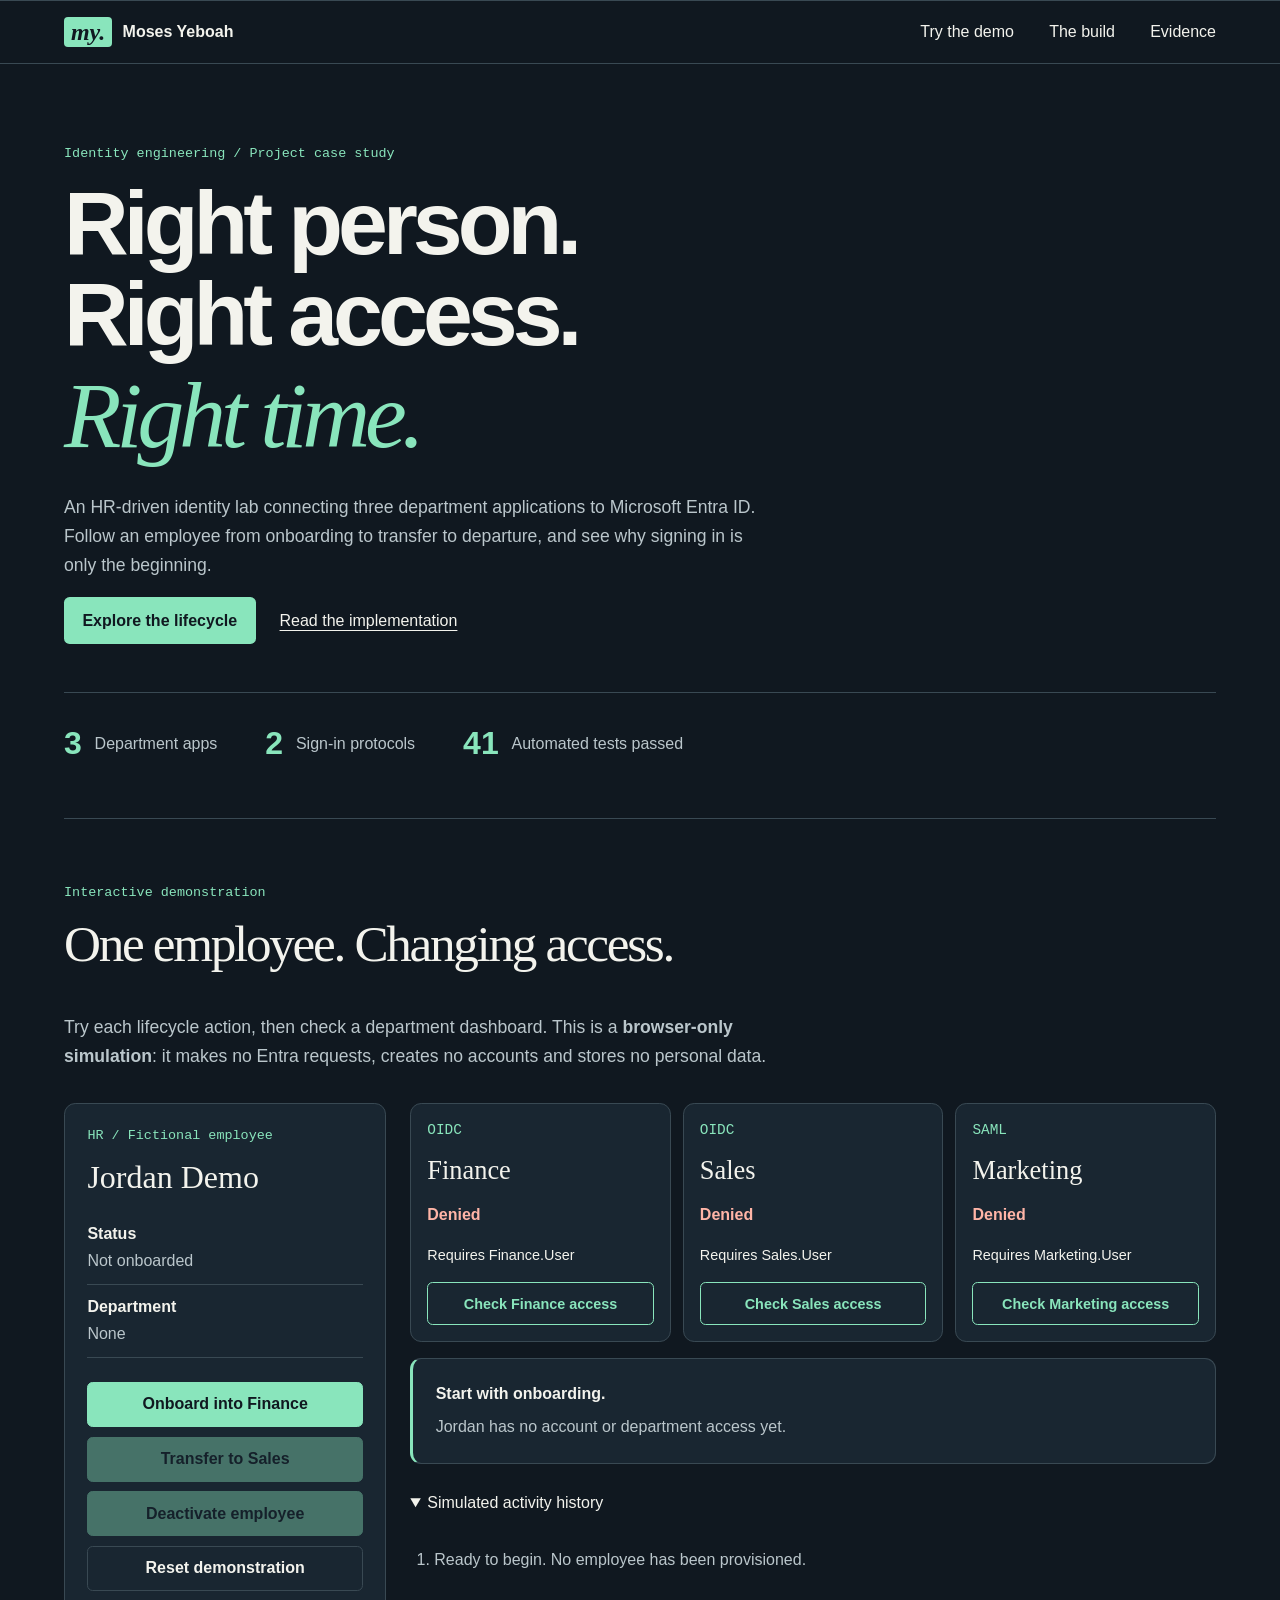
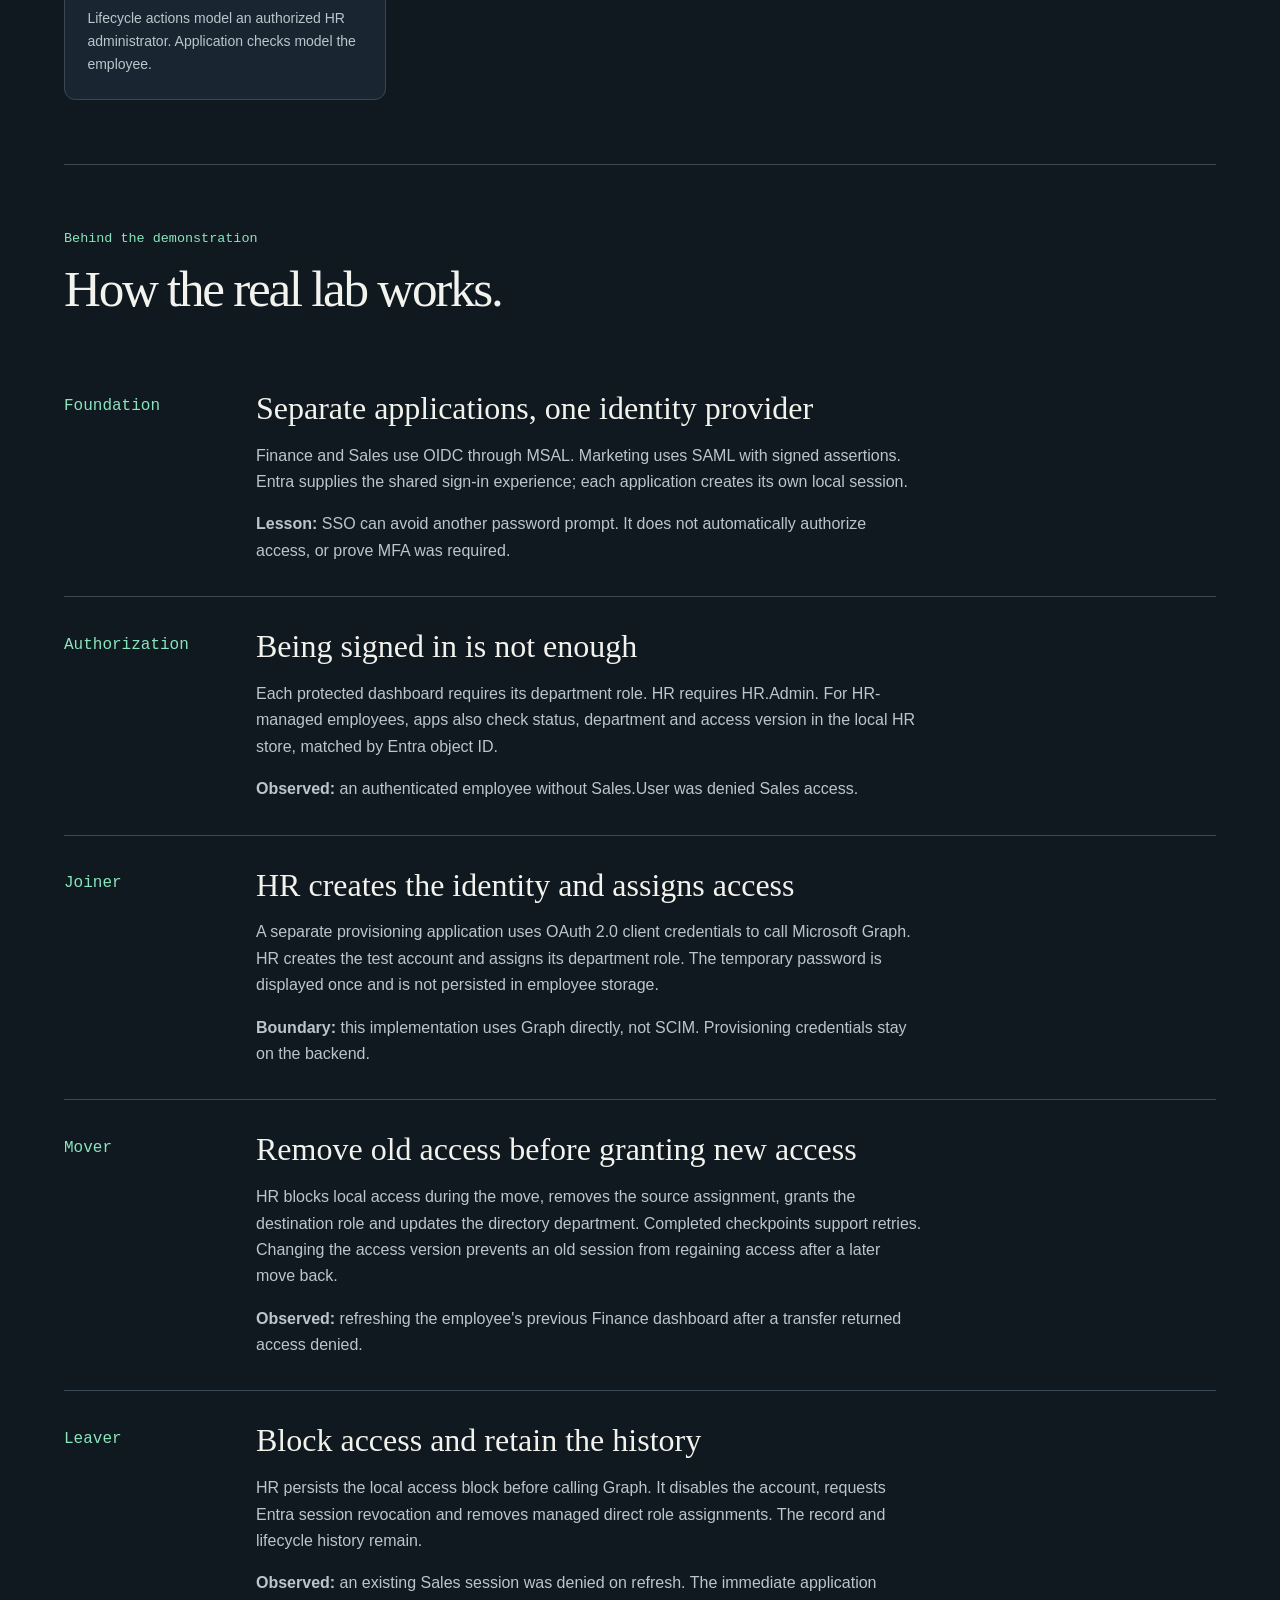
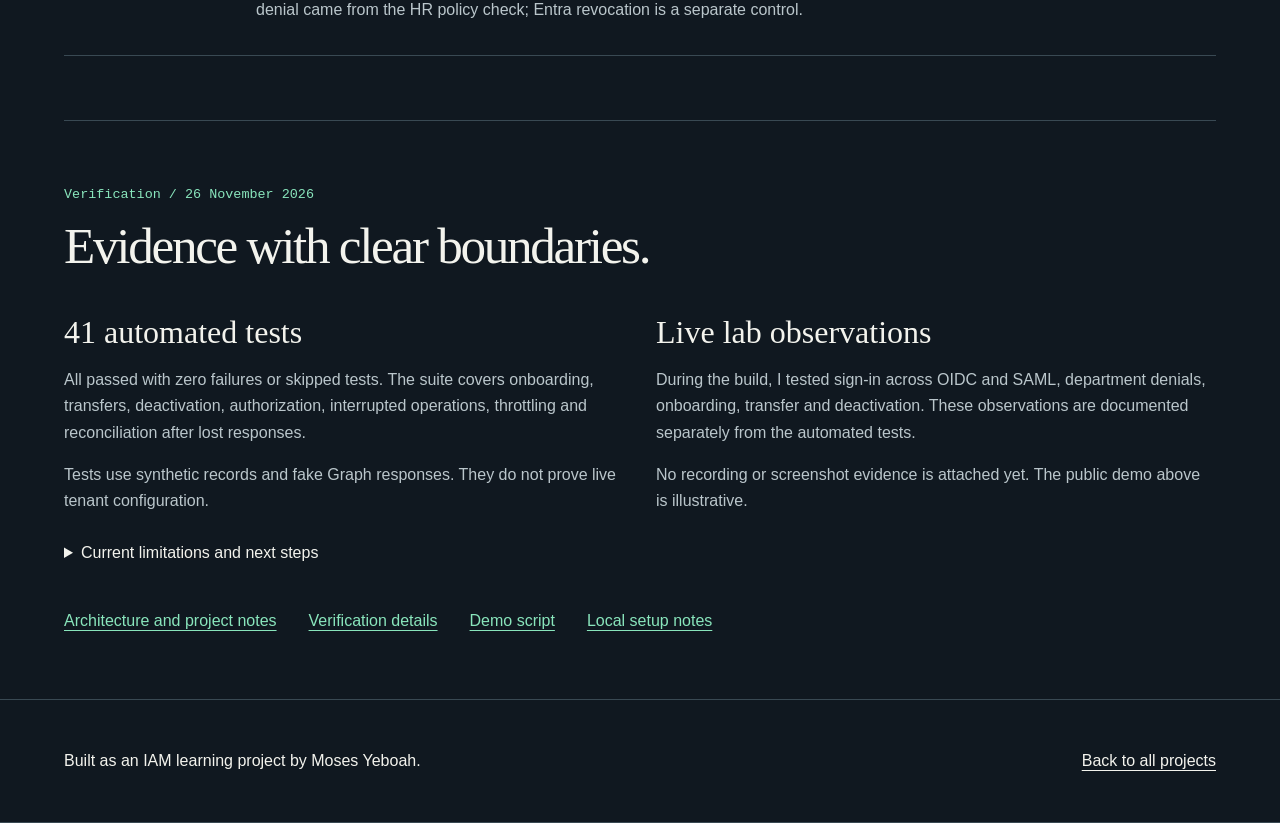
==== identity-lab/index.html @ 4604aa1d "Add identity lifecycle lab walkthrough and interactive demo" ====
<!doctype html>
<html lang="en"><head><meta charset="utf-8"><meta name="viewport" content="width=device-width, initial-scale=1">
<title>Identity Lifecycle Lab | Moses Yeboah</title>
<meta name="description" content="Explore an HR-driven Entra identity lab: OIDC, SAML, Microsoft Graph and employee lifecycle authorization.">
<link rel="stylesheet" href="../styles.css"><link rel="stylesheet" href="lab.css"><script src="lab.js" defer></script></head>
<body id="top"><a class="skip" href="#main">Skip to content</a>
<header><nav aria-label="Primary"><a class="brand" href="../"><span class="mark" aria-hidden="true">my.</span><span>Moses Yeboah</span></a><div class="nav-links"><a href="#demo">Try the demo</a><a href="#walkthrough">The build</a><a href="#evidence">Evidence</a></div></nav></header>
<main id="main">
<section class="lab-hero"><p class="credential">Identity engineering / Project case study</p><h1>Right person.<br>Right access.<br><em>Right time.</em></h1>
<p class="intro">An HR-driven identity lab connecting three department applications to Microsoft Entra ID. Follow an employee from onboarding to transfer to departure, and see why signing in is only the beginning.</p>
<div class="actions"><a class="work-link" href="#demo">Explore the lifecycle</a><a href="#walkthrough">Read the implementation</a></div>
<div class="facts"><span><strong>3</strong> Department apps</span><span><strong>2</strong> Sign-in protocols</span><span><strong>41</strong> Automated tests passed</span></div></section>
<section id="demo" aria-labelledby="demo-title"><p class="platform">Interactive demonstration</p><h2 id="demo-title">One employee. Changing access.</h2>
<p class="intro">Try each lifecycle action, then check a department dashboard. This is a <strong>browser-only simulation</strong>: it makes no Entra requests, creates no accounts and stores no personal data.</p>
<noscript><p>Enable JavaScript to use the simulation. The implementation walkthrough below works without it.</p></noscript>
<div class="sim-layout"><div class="employee-panel"><p class="platform">HR / Fictional employee</p><h3>Jordan Demo</h3><dl class="employee-info"><div><dt>Status</dt><dd id="employee-status">Not onboarded</dd></div><div><dt>Department</dt><dd id="employee-department">None</dd></div></dl>
<div class="lifecycle-actions"><button id="join" type="button">Onboard into Finance</button><button id="move" type="button" disabled>Transfer to Sales</button><button id="leave" type="button" disabled>Deactivate employee</button><button id="reset" class="quiet" type="button">Reset demonstration</button></div>
<p class="small">Lifecycle actions model an authorized HR administrator. Application checks model the employee.</p></div>
<div><div class="apps"><article class="app-card"><p class="platform">OIDC</p><h3>Finance</h3><p class="access" id="finance-access">Denied</p><p>Requires Finance.User</p><button type="button" data-app="Finance">Check Finance access</button></article><article class="app-card"><p class="platform">OIDC</p><h3>Sales</h3><p class="access" id="sales-access">Denied</p><p>Requires Sales.User</p><button type="button" data-app="Sales">Check Sales access</button></article><article class="app-card"><p class="platform">SAML</p><h3>Marketing</h3><p class="access" id="marketing-access">Denied</p><p>Requires Marketing.User</p><button type="button" data-app="Marketing">Check Marketing access</button></article></div>
<div class="decision" role="status" aria-live="polite" aria-atomic="true"><strong id="decision-title">Start with onboarding.</strong><p id="decision-detail">Jordan has no account or department access yet.</p></div>
<details class="event-panel" open><summary>Simulated activity history</summary><ol id="events"><li>Ready to begin. No employee has been provisioned.</li></ol></details></div></div></section>
<section id="walkthrough"><p class="platform">Behind the demonstration</p><h2>How the real lab works.</h2>
<div class="walkthrough">
<article><span class="stage">Foundation</span><div><h3>Separate applications, one identity provider</h3><p>Finance and Sales use OIDC through MSAL. Marketing uses SAML with signed assertions. Entra supplies the shared sign-in experience; each application creates its own local session.</p><p><strong>Lesson:</strong> SSO can avoid another password prompt. It does not automatically authorize access, or prove MFA was required.</p></div></article>
<article><span class="stage">Authorization</span><div><h3>Being signed in is not enough</h3><p>Each protected dashboard requires its department role. HR requires HR.Admin. For HR-managed employees, apps also check status, department and access version in the local HR store, matched by Entra object ID.</p><p><strong>Observed:</strong> an authenticated employee without Sales.User was denied Sales access.</p></div></article>
<article><span class="stage">Joiner</span><div><h3>HR creates the identity and assigns access</h3><p>A separate provisioning application uses OAuth 2.0 client credentials to call Microsoft Graph. HR creates the test account and assigns its department role. The temporary password is displayed once and is not persisted in employee storage.</p><p><strong>Boundary:</strong> this implementation uses Graph directly, not SCIM. Provisioning credentials stay on the backend.</p></div></article>
<article><span class="stage">Mover</span><div><h3>Remove old access before granting new access</h3><p>HR blocks local access during the move, removes the source assignment, grants the destination role and updates the directory department. Completed checkpoints support retries. Changing the access version prevents an old session from regaining access after a later move back.</p><p><strong>Observed:</strong> refreshing the employee's previous Finance dashboard after a transfer returned access denied.</p></div></article>
<article><span class="stage">Leaver</span><div><h3>Block access and retain the history</h3><p>HR persists the local access block before calling Graph. It disables the account, requests Entra session revocation and removes managed direct role assignments. The record and lifecycle history remain.</p><p><strong>Observed:</strong> an existing Sales session was denied on refresh. The immediate application denial came from the HR policy check; Entra revocation is a separate control.</p></div></article>
</div></section>
<section id="evidence"><p class="platform">Verification / 26 November 2026</p><h2>Evidence with clear boundaries.</h2><div class="evidence-grid"><article><h3>41 automated tests</h3><p>All passed with zero failures or skipped tests. The suite covers onboarding, transfers, deactivation, authorization, interrupted operations, throttling and reconciliation after lost responses.</p><p>Tests use synthetic records and fake Graph responses. They do not prove live tenant configuration.</p></article><article><h3>Live lab observations</h3><p>During the build, I tested sign-in across OIDC and SAML, department denials, onboarding, transfer and deactivation. These observations are documented separately from the automated tests.</p><p>No recording or screenshot evidence is attached yet. The public demo above is illustrative.</p></article></div>
<details><summary>Current limitations and next steps</summary><p>This is a same-computer learning lab with JSON persistence and in-memory application sessions. It is not a production identity platform. Manual directory changes are not continuously reconciled, and manually created users are outside the HR lifecycle.</p><p>MFA and Conditional Access testing for this project are pending. Durable storage, production HTTPS, secret management, background processing and operational monitoring are future work. Already displayed or downloaded content cannot be recalled.</p></details>
<div class="downloads"><a href="docs/README.md">Architecture and project notes</a><a href="docs/VERIFICATION.md">Verification details</a><a href="docs/DEMO.md">Demo script</a><a href="docs/SETUP.md">Local setup notes</a></div></section>
</main><footer><div class="footer-inner"><p>Built as an IAM learning project by Moses Yeboah.</p><a href="../#work">Back to all projects</a></div></footer></body></html>
---- styles.css ----
:root {
  color-scheme: dark;
  --base: #101820;
  --panel: #192631;
  --text: #f3f3ed;
  --muted: #bac6cb;
  --line: #394953;
  --green: #89e5bc;
}
* { box-sizing: border-box; }
html { scroll-behavior: smooth; }
body { margin: 0; background: var(--base); color: var(--text); font: 1rem/1.65 "Segoe UI", sans-serif; }
header, footer { border-block: 1px solid var(--line); }
nav, main, .footer-inner { width: min(90%, 74rem); margin-inline: auto; }
nav, .brand, .nav-links, .footer-inner { display: flex; align-items: center; }
nav, .footer-inner { justify-content: space-between; gap: 1rem; }
nav { padding-block: 1rem; }
.brand { gap: .65rem; font-weight: 650; }
.mark { background: var(--green); color: var(--base); padding: .1rem .43rem; border-radius: .25rem; font: italic bold 1.5rem Georgia, serif; }
.nav-links { gap: clamp(.65rem, 3vw, 2.2rem); }
a { color: inherit; text-underline-offset: .24em; transition: color .18s, background-color .18s; }
nav a { text-decoration: none; }
a:hover, summary:hover { color: var(--green); }
:focus-visible { outline: 2px solid var(--green); outline-offset: 4px; }
.hero { display: grid; grid-template-columns: 1fr 1fr; gap: 6%; align-items: center; padding-block: clamp(3rem, 7vw, 6rem); }
.credential, .platform, .folder-tab, .access-figure figcaption { font: .84rem/1.5 ui-monospace, Consolas, monospace; }
.credential, .platform { color: var(--green); }
h1, h2, h3, p { margin-top: 0; }
h1 { font: 600 clamp(4.4rem, 8.8vw, 8rem)/.85 "Segoe UI", sans-serif; letter-spacing: -.075em; margin-bottom: 1.5rem; }
h1 em { font: italic 1.05em Georgia, serif; letter-spacing: -.08em; color: var(--green); }
.hero-copy { max-width: 48ch; color: var(--muted); margin-bottom: 1.6rem; }
.work-link, .contact-link { display: inline-block; padding: .65rem 1.15rem; border-radius: .35rem; background: var(--green); color: var(--base); font-weight: 650; text-decoration: none; }
.work-link:hover, .contact-link:hover { background: #b3f6d8; color: var(--base); }
.secondary { margin-left: 1.3rem; }
.access-figure { position: relative; isolation: isolate; margin: 0; aspect-ratio: 1.23; overflow: hidden; border-radius: .8rem; background-color: #283b48; background-image: radial-gradient(#697c824d 1px, transparent 1px); background-size: 12px 12px; }
.folder { position: absolute; left: 15%; width: 71%; height: 52%; top: 26%; border-radius: 0 .6rem .6rem .6rem; }
.folder::before { content: ""; position: absolute; width: 37%; height: 12%; bottom: 99%; left: 0; background: inherit; border-radius: .45rem .9rem 0 0; }
.folder-back { background: #55a88c; transform: rotate(8deg) translate(3%, -7%); }
.folder-front { transform: rotate(-6deg); background: #c3eee0; color: #173a32; box-shadow: 0 1.1rem 1.8rem #0c141e52; padding: 4% 5%; display: flex; flex-direction: column; justify-content: center; }
.folder-name { font: clamp(1.5rem,3.3vw,3rem)/1 Georgia,serif; margin: .4rem 0 .7rem; }
.access-row { display: flex; justify-content: space-between; gap: .3rem; padding-block: .22rem; border-top: 1px solid #759b8c; font-size: clamp(.68rem,1.1vw,.94rem); }
.access-figure figcaption { position: absolute; bottom: 4%; inset-inline: 5%; font-size: .74rem; color: #e3ecec; }
main > section + section { border-top: 1px solid var(--line); padding-block: clamp(2.5rem,5vw,4.5rem); }
h2 { font: 500 clamp(2.2rem,4vw,3.8rem)/1.05 Georgia,serif; letter-spacing: -.045em; }
.case-grid, .about { display: grid; grid-template-columns: repeat(2,minmax(0,1fr)); gap: 1.4rem; }
.case-card { background: var(--panel); border-top: 3px solid #7abda7; padding: clamp(1.3rem,3vw,2.4rem); }
.case-card + .case-card { border-color: #8eadd3; }
h3 { font: 500 clamp(1.6rem,2.5vw,2.3rem)/1.12 Georgia,serif; margin-bottom: 1rem; }
.case-card p:not(.platform), dd, .about-story { color: var(--muted); }
summary { cursor: pointer; padding-block: .6rem; }
.repo-link { display: inline-block; margin-top: 1rem; color: var(--green); }
.skill-list { margin-bottom: 0; }
.skill-list > div { display: grid; grid-template-columns: 1fr 2fr; gap: 2rem; border-top: 1px solid var(--line); padding-block: 1rem; }
dt { font-weight: 650; }
dd { margin: 0; max-width: 65ch; }
.about-name { color: var(--green); }
.footer-inner { padding-block: 3rem; flex-wrap: wrap; }
.site-footer { background: var(--panel); }
.site-footer h2 { margin-bottom: 1rem; }
@media (max-width: 44rem) {
  .hero, .case-grid, .about, .skill-list > div { grid-template-columns: 1fr; }
  .hero { gap: 2rem; }
  .access-figure { width: min(100%,30rem); }
  .skill-list > div { gap: .25rem; }
  nav { flex-wrap: wrap; }
}
@media (prefers-reduced-motion: reduce) {
  html { scroll-behavior: auto; }
  a { transition: none; }
}

.folder-back {
  color: #102d24;
  padding: 4% 5%;
  display: flex;
  flex-direction: column;
  justify-content: center;
}
.folder { transition: transform .4s ease; }
.folder-front, .show-entra .folder-back { z-index: 1; }
.show-entra .folder-front { z-index: 0; transform: rotate(8deg) translate(3%, -7%); }
.show-entra .folder-back { transform: rotate(-6deg); }
.folder-switch {
  position: absolute; z-index: 2; bottom: 2%; right: 4%;
  padding: .5rem; border: 0; border-radius: .25rem;
  font: inherit; font-size: .8rem; text-decoration: underline;
  text-underline-offset: .22em; color: var(--green); background: #283b48; cursor: pointer;
}
.access-figure figcaption { right: auto; }
.portrait-slot {
  display: grid; place-items: center; width: min(13rem, 100%); aspect-ratio: 4 / 5;
  border-radius: .55rem; overflow: hidden; background: var(--panel);
  color: var(--green); font: italic 4rem Georgia, serif; margin-bottom: 1rem;
}
.portrait-slot img { width: 100%; height: 100%; object-fit: cover; object-position: center 35%; }
@media (prefers-reduced-motion: reduce) { .folder { transition: none; } }

/* Each entry links to one numbered repository folder. */
.case-grid { grid-template-columns: 1fr; gap: 2.5rem; }
.gallery-heading { text-align: center; margin-bottom: 1.6rem; }
.gallery-heading h3 { margin-bottom: .45rem; }
.gallery-heading a, .lab-action { color: var(--green); }
.lab-grid {
  list-style: none; padding: 0; margin: 0;
  display: grid; grid-template-columns: repeat(3, minmax(0, 1fr)); gap: 1rem;
}
.lab-card {
  display: flex; flex-direction: column; align-items: start;
  height: 100%; padding: clamp(1.15rem, 2.4vw, 1.85rem);
  background: var(--panel); border: 1px solid var(--line); border-radius: .65rem;
  text-decoration: none; transition: transform .18s ease, border-color .18s ease;
}
.lab-card:hover, .lab-card:focus-visible { color: var(--text); border-color: var(--green); transform: translateY(-2px); }
.lab-number { font: .8rem/1.5 Consolas, monospace; color: var(--green); background: #223d36; padding: .25rem .55rem; border-radius: .3rem; }
.lab-card h4 { margin: 1rem 0 .5rem; font-size: 1.22rem; line-height: 1.25; }
.lab-card p { color: var(--muted); }
.lab-action { margin-top: auto; font-size: .88rem; }
@media (max-width: 60rem) { .lab-grid { grid-template-columns: repeat(2,minmax(0,1fr)); } }
@media (max-width: 38rem) { .lab-grid { grid-template-columns: 1fr; } }
@media (prefers-reduced-motion: reduce) { .lab-card { transition: none; } .lab-card:hover, .lab-card:focus-visible { transform: none; } }

.identity-feature{border:1px solid var(--green);border-top:3px solid var(--green)}.feature-note{margin:1rem 0 0;font-size:.9rem}
---- identity-lab/lab.css ----
.skip{position:absolute;left:1rem;top:-5rem;z-index:10;background:var(--green);color:var(--base);padding:.75rem}.skip:focus{top:1rem}
.lab-hero{padding:5rem 0 3rem}.lab-hero h1{font-size:clamp(3.2rem,7vw,6.5rem);line-height:1.02;letter-spacing:-.055em;max-width:15ch}.lab-hero h1 em{letter-spacing:-.055em}.intro{max-width:72ch;color:var(--muted);font-size:1.1rem}.actions{display:flex;gap:1.5rem;align-items:center;flex-wrap:wrap}.facts{display:flex;gap:3rem;flex-wrap:wrap;margin-top:3rem;padding-top:1.5rem;border-top:1px solid var(--line)}.facts span{display:flex;align-items:center;gap:.8rem;color:var(--muted)}.facts strong{font-size:2rem;color:var(--green)}
.sim-layout{display:grid;grid-template-columns: minmax(15rem, .8fr) minmax(0,2fr);gap:1.5rem;margin-top:2rem}.employee-panel,.app-card,.decision{padding:1.4rem;background:var(--panel);border:1px solid var(--line);border-radius:.7rem}.employee-info{margin-bottom:1.5rem}.employee-info div{padding:.6rem 0;border-bottom:1px solid var(--line)}.employee-info dd{margin:0}.lifecycle-actions{display:grid;gap:.6rem}button{font:inherit;cursor:pointer;border:1px solid var(--green);background:var(--green);color:var(--base);border-radius:.35rem;padding:.65rem .8rem;line-height:1.4;font-weight:600}button:hover:not(:disabled){background:#b3f6d8}button:disabled{cursor:not-allowed;opacity:.4}button.quiet{background:transparent;color:var(--text);border-color:var(--line)}button.quiet:hover{color:var(--base)}.small{font-size:.875rem;color:var(--muted);margin:1rem 0 0}.apps{display:grid;grid-template-columns:repeat(3,minmax(0,1fr));gap:.75rem}.app-card{padding:1rem;display:flex;flex-direction:column;align-items:start}.app-card h3{font-size:1.65rem}.app-card p{font-size:.9rem}.app-card button{margin-top:auto;width:100%;font-size:.9rem;background:transparent;color:var(--green)}.app-card button:hover:not(:disabled){color:var(--base)}.app-card .access{font-size:1rem;font-weight:700;color:#ffb5a7}.app-card .access.allowed{color:var(--green)}.decision{margin-top:1rem;border-left:3px solid var(--green)}.decision p{margin:.4rem 0 0;color:var(--muted)}.event-panel{margin-top:1rem}#events{max-height:14rem;overflow:auto;color:var(--muted);padding-left:1.5rem}#events li{padding:.35rem 0}
.walkthrough article{display:grid;grid-template-columns:10rem 1fr;gap:2rem;padding:2rem 0;border-bottom:1px solid var(--line)}.stage{color:var(--green);font:1rem Consolas,monospace;padding-top:.4rem}.walkthrough p{max-width:75ch;color:var(--muted)}.walkthrough p:last-child{margin-bottom:0}.evidence-grid{display:grid;grid-template-columns:1fr 1fr;gap:2rem}.evidence-grid p,#evidence details p{color:var(--muted)}.downloads{display:flex;gap:1rem 2rem;flex-wrap:wrap;margin-top:2rem;color:var(--green)}.footer-inner p{margin:0}
@media(max-width:65rem){.sim-layout{grid-template-columns:1fr}.lifecycle-actions{grid-template-columns:1fr 1fr}}
@media(max-width:42rem){.apps,.evidence-grid{grid-template-columns:1fr}.walkthrough article{grid-template-columns:1fr;gap:.7rem}.lab-hero{padding-top:3rem}.facts{gap:1rem}.nav-links{flex-wrap:wrap}.lifecycle-actions{grid-template-columns:1fr}.app-card{display:grid;grid-template-columns:1fr 1fr;gap:.5rem 1rem}.app-card h3{grid-column:1}.app-card button{grid-column:1/-1}.app-card p{margin:0}.app-card .platform{grid-column:1/-1}.app-card h3{margin:0}}
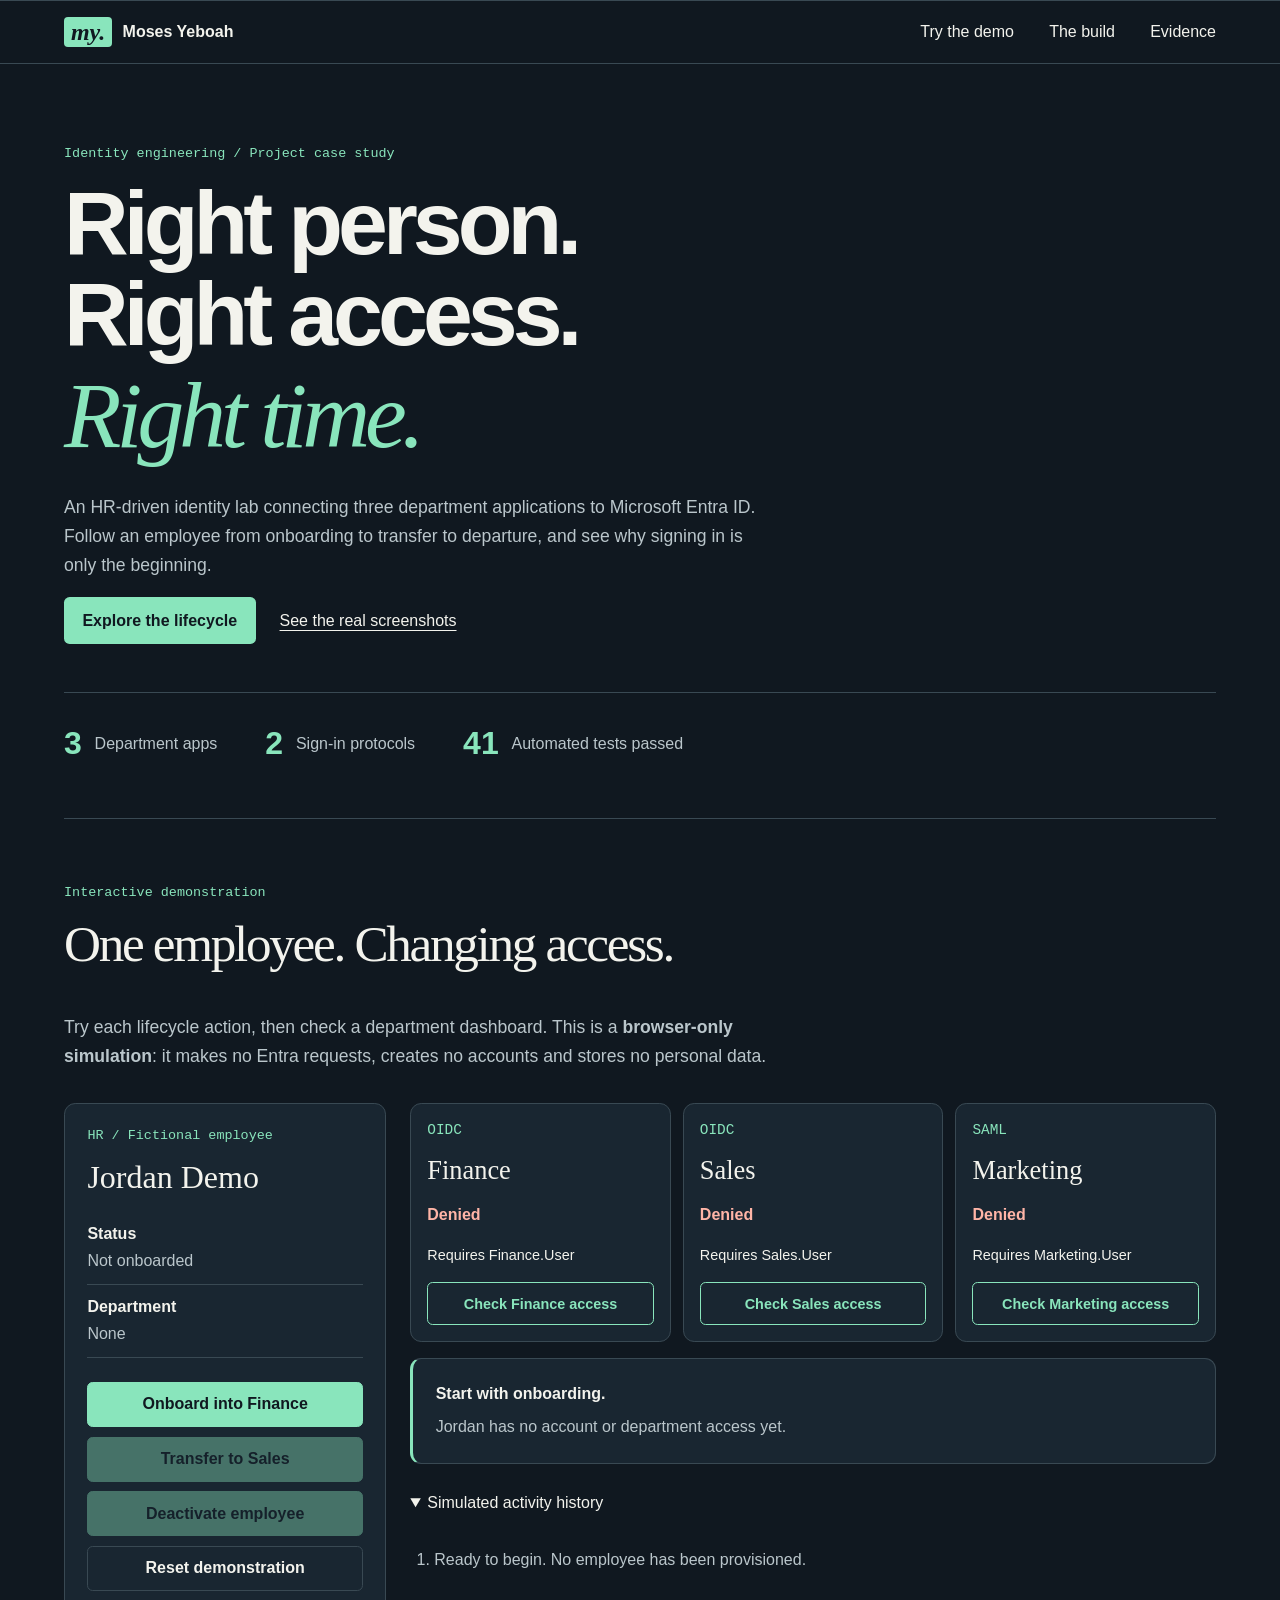
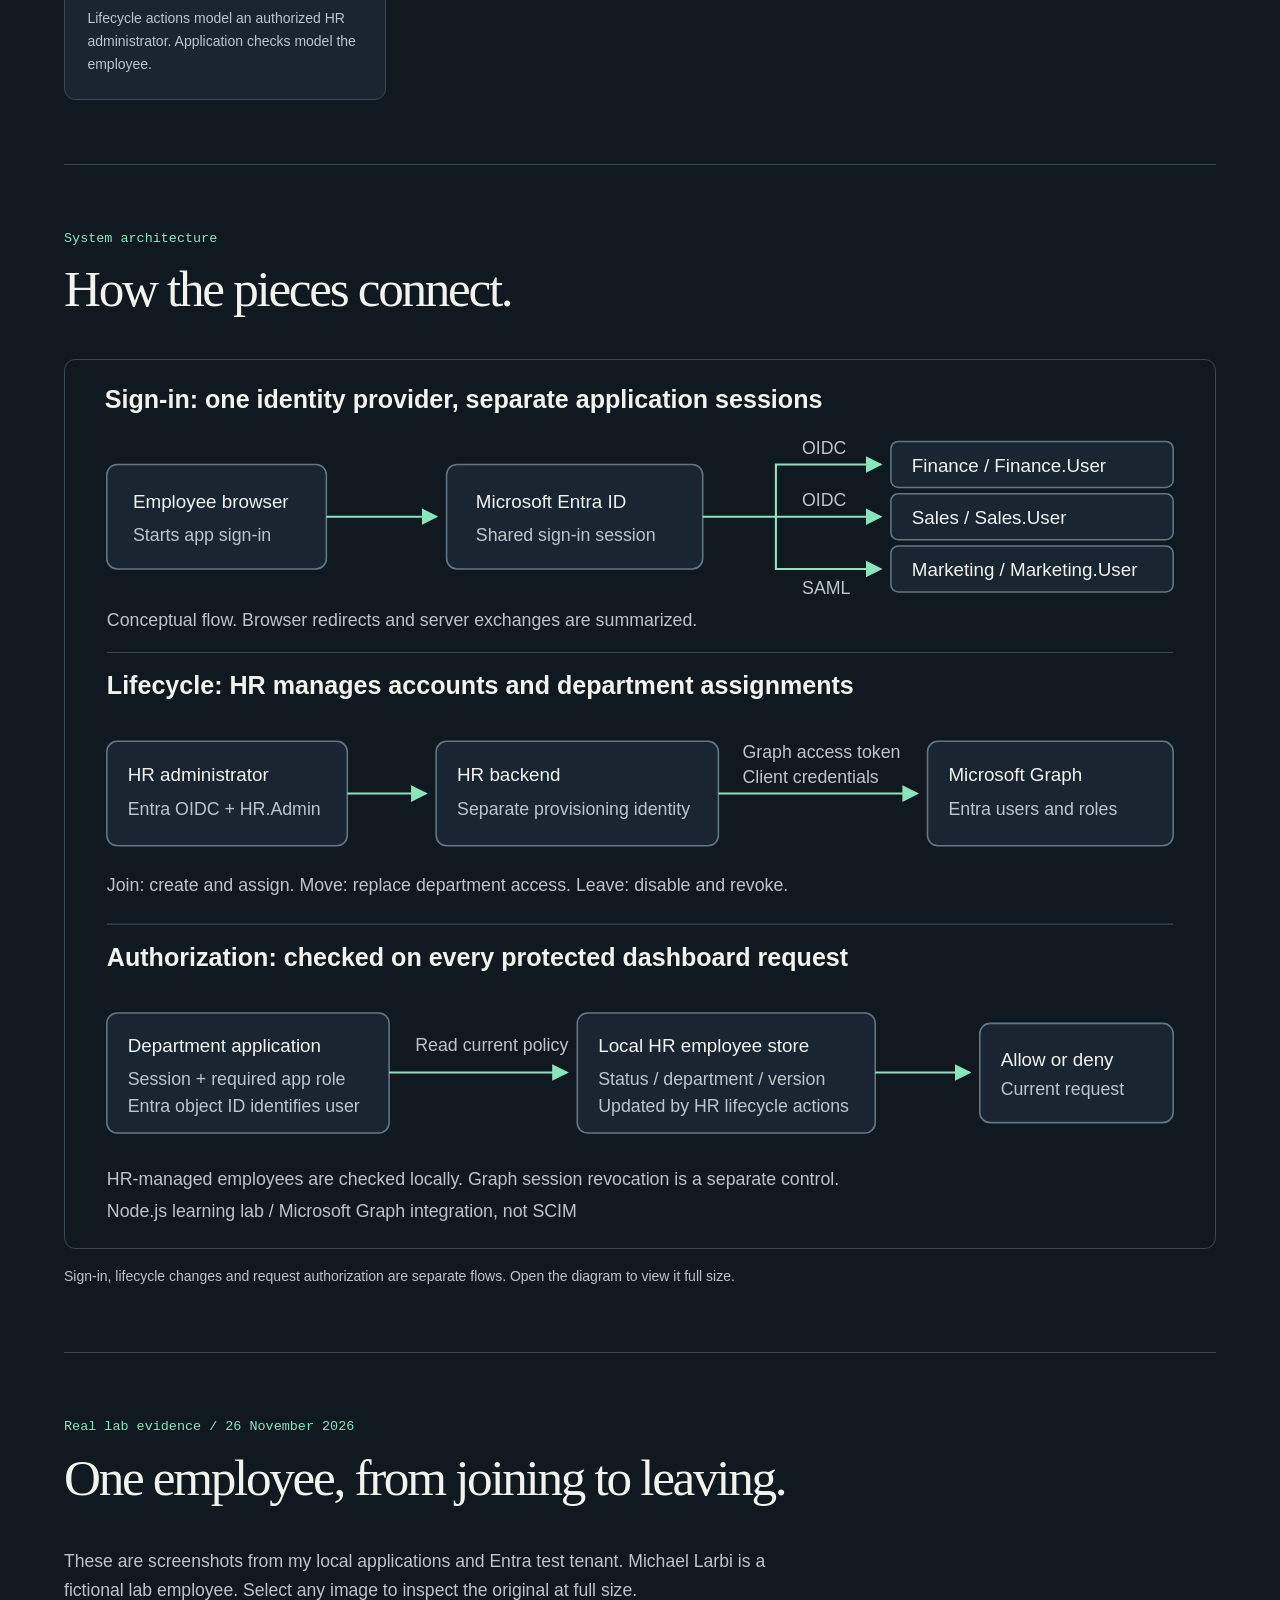
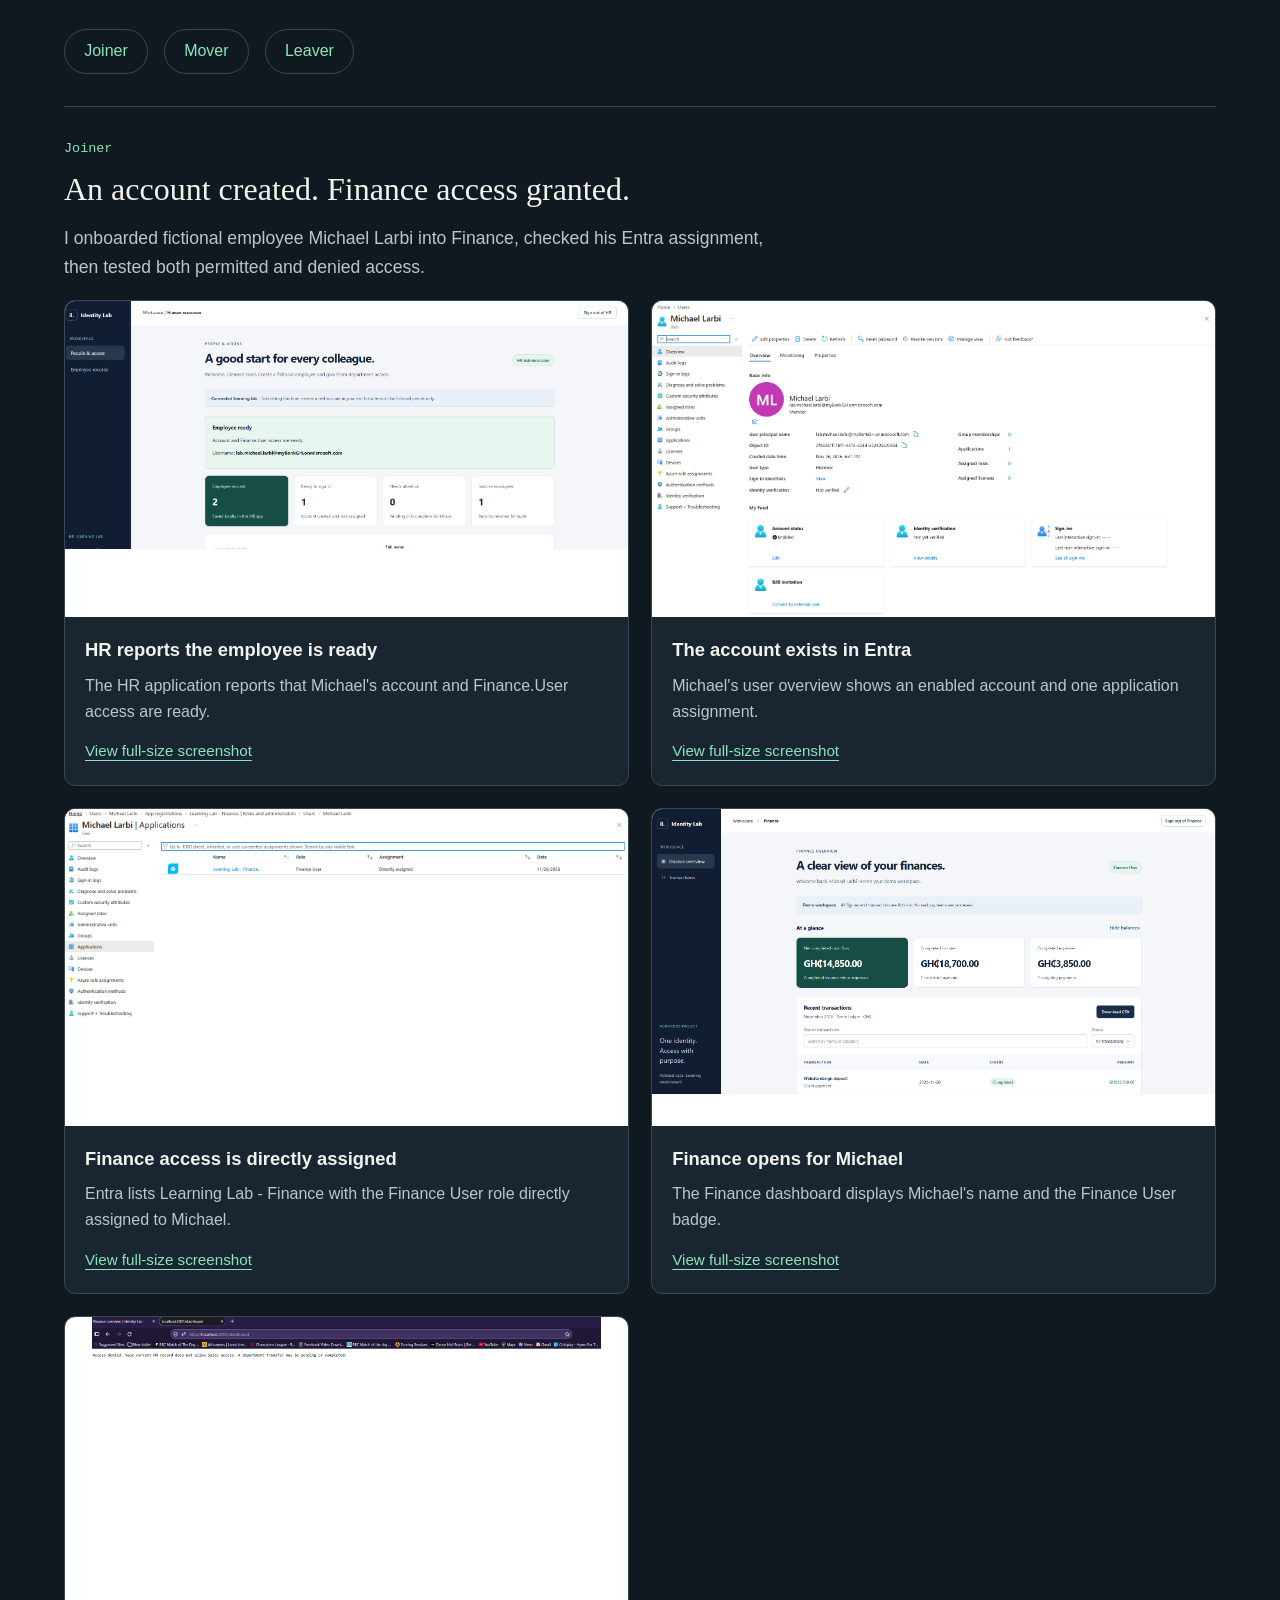
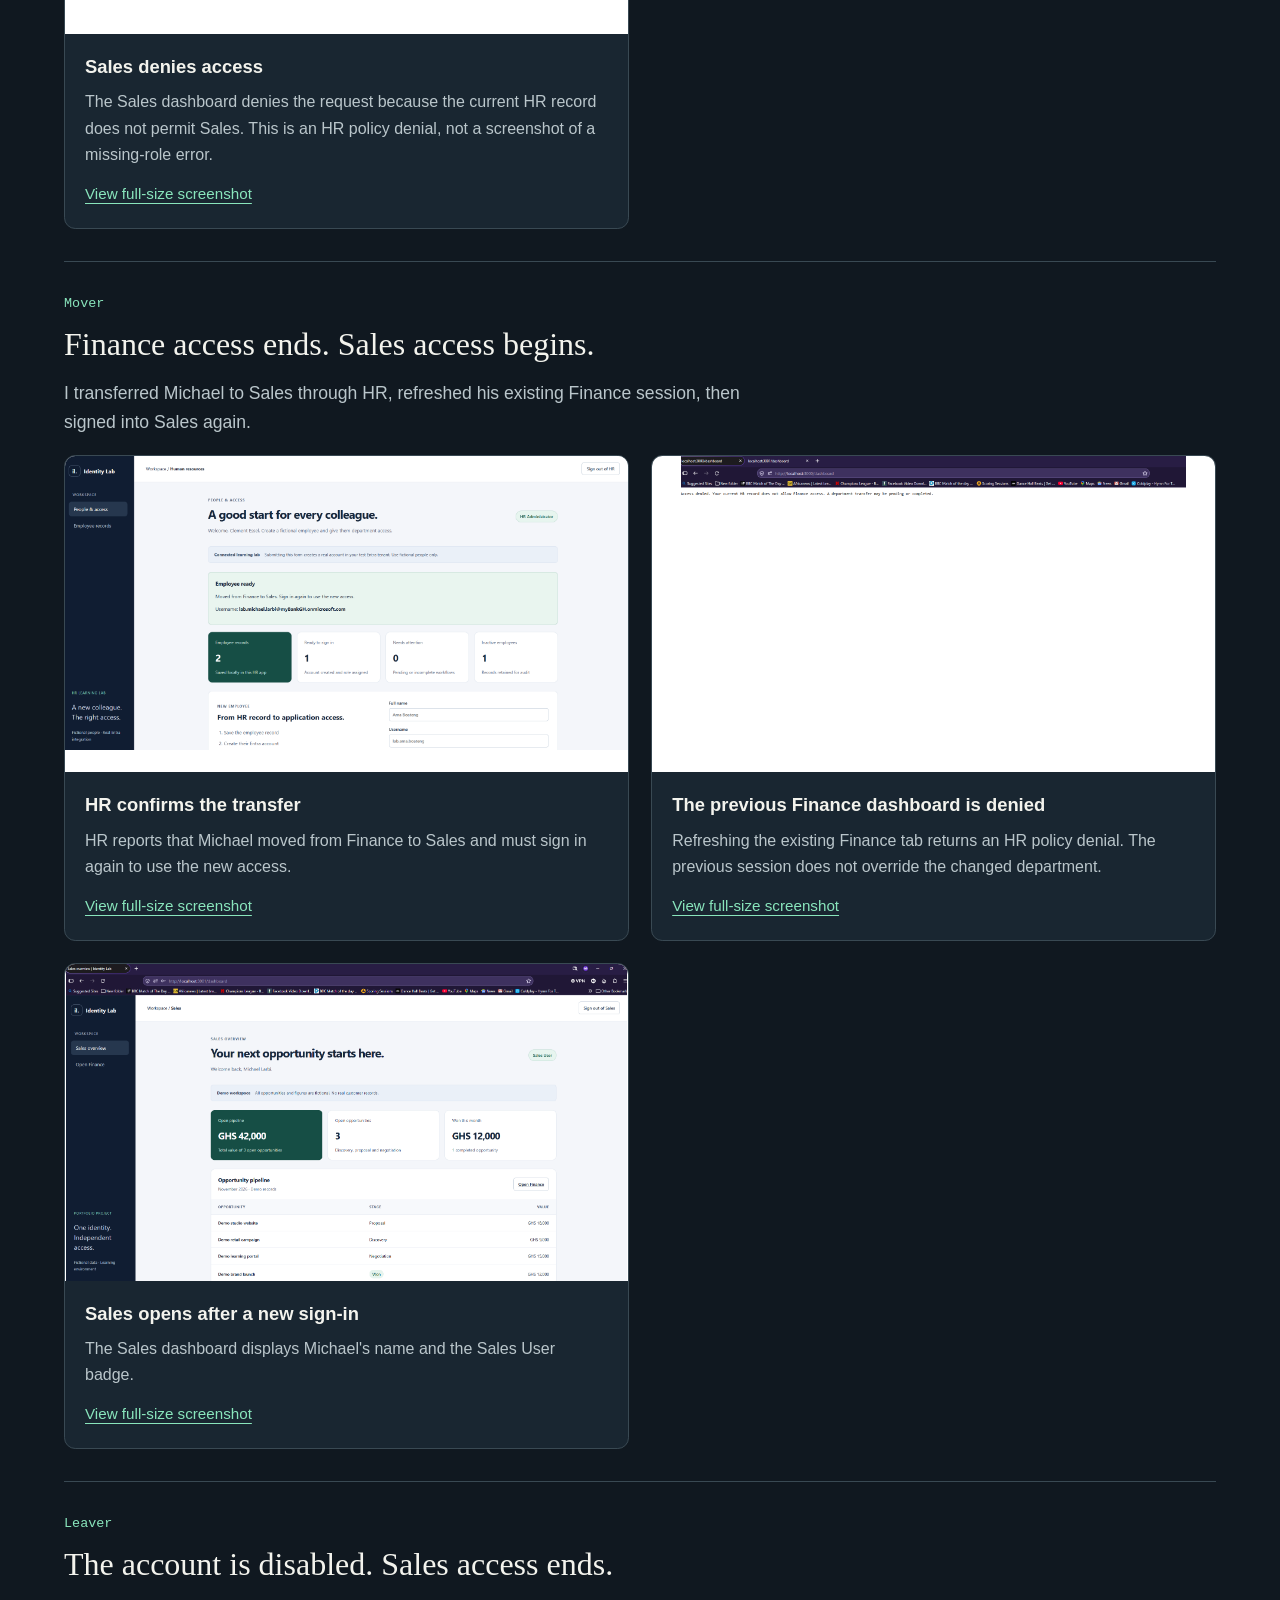
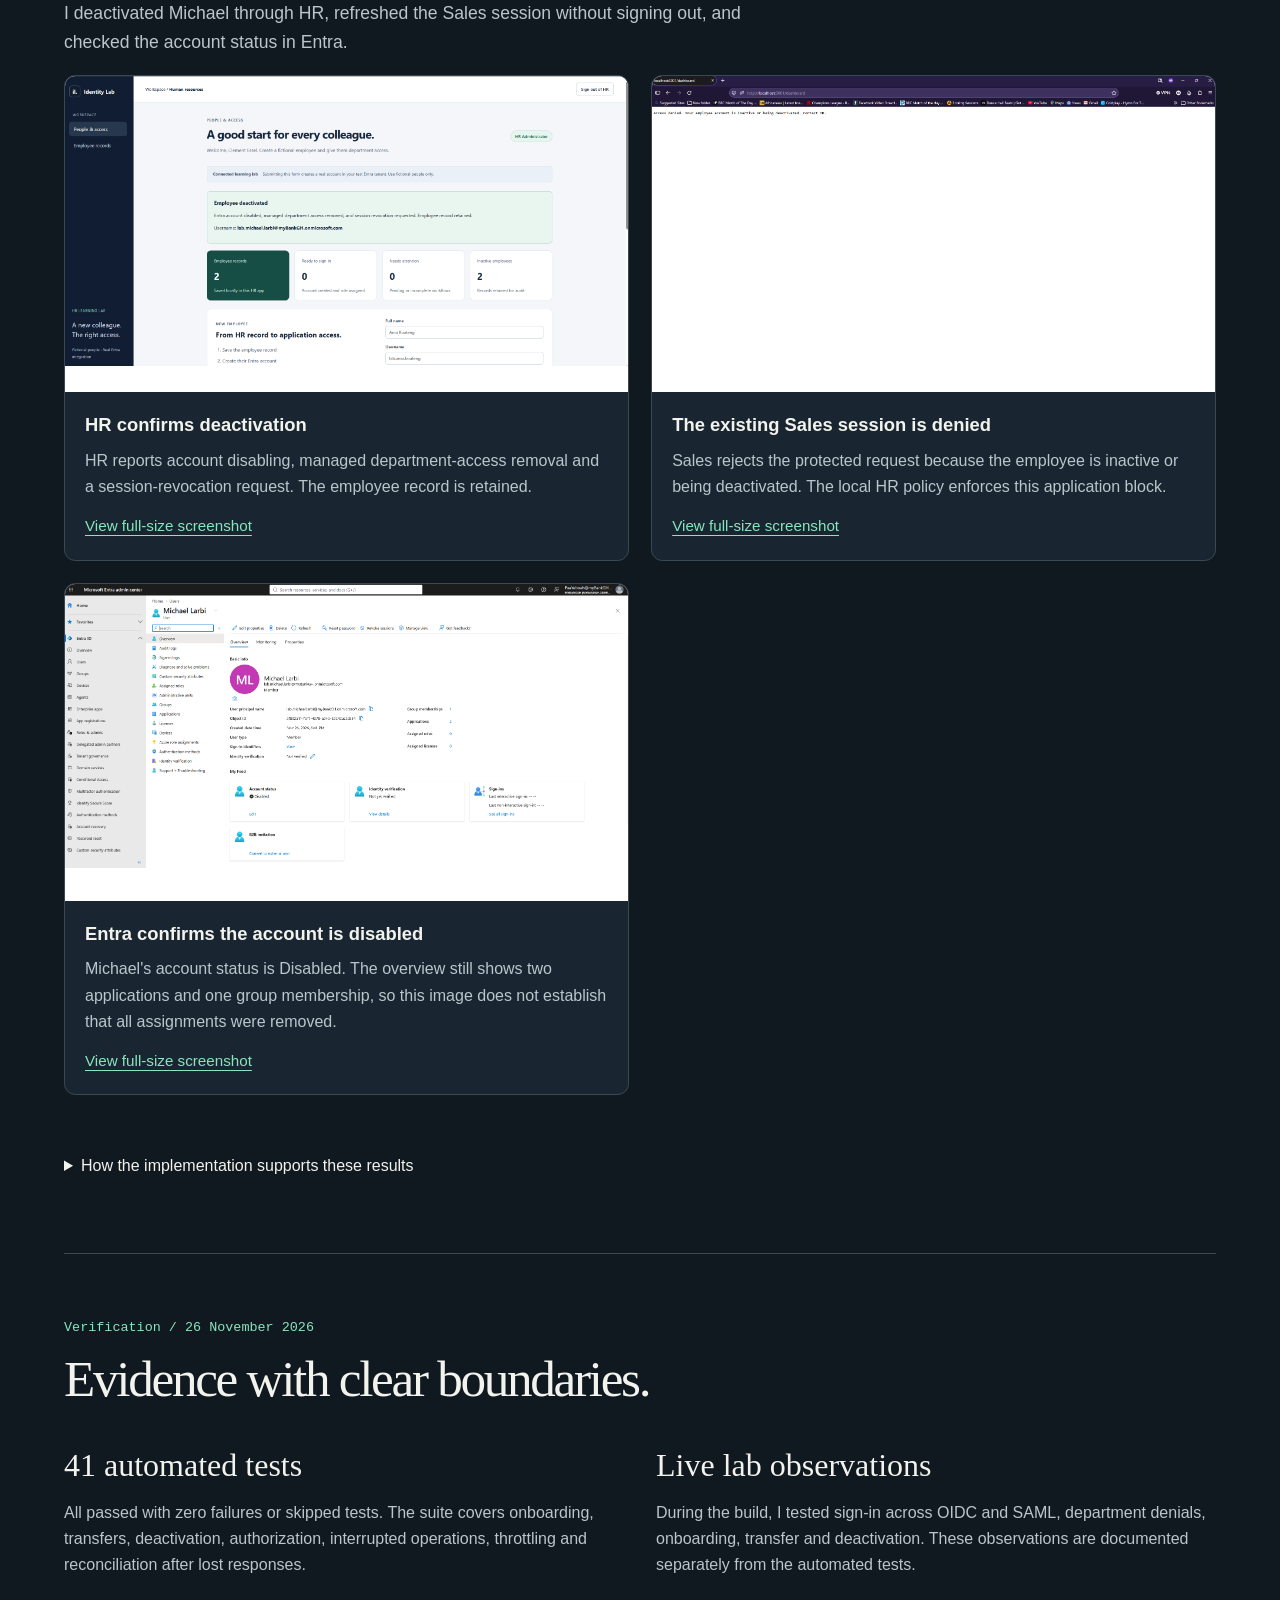
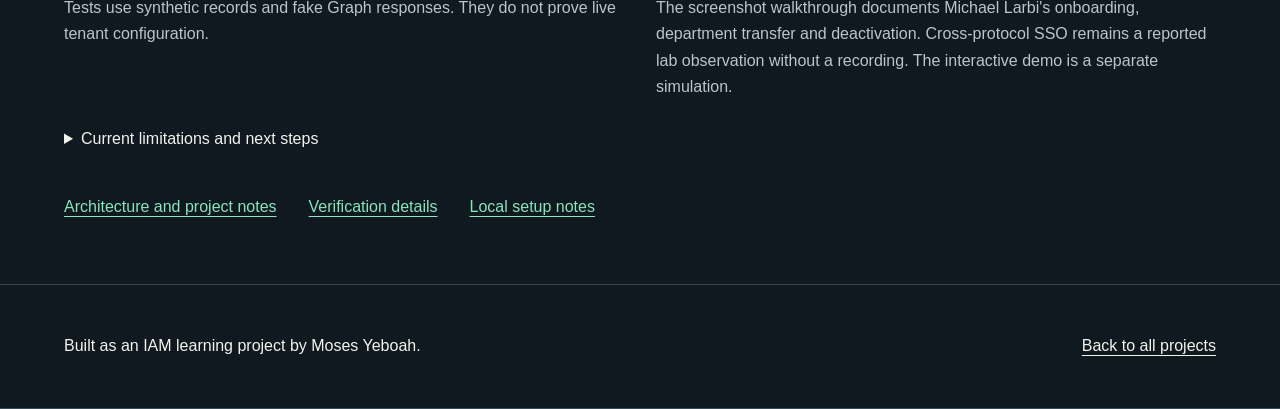
==== commit f2491189: "Add architecture diagram and real lifecycle evidence" ====
--- a/identity-lab/index.html
+++ b/identity-lab/index.html
@@ -8,7 +8,7 @@
 <main id="main">
 <section class="lab-hero"><p class="credential">Identity engineering / Project case study</p><h1>Right person.<br>Right access.<br><em>Right time.</em></h1>
 <p class="intro">An HR-driven identity lab connecting three department applications to Microsoft Entra ID. Follow an employee from onboarding to transfer to departure, and see why signing in is only the beginning.</p>
-<div class="actions"><a class="work-link" href="#demo">Explore the lifecycle</a><a href="#walkthrough">Read the implementation</a></div>
+<div class="actions"><a class="work-link" href="#demo">Explore the lifecycle</a><a href="#walkthrough">See the real screenshots</a></div>
 <div class="facts"><span><strong>3</strong> Department apps</span><span><strong>2</strong> Sign-in protocols</span><span><strong>41</strong> Automated tests passed</span></div></section>
 <section id="demo" aria-labelledby="demo-title"><p class="platform">Interactive demonstration</p><h2 id="demo-title">One employee. Changing access.</h2>
 <p class="intro">Try each lifecycle action, then check a department dashboard. This is a <strong>browser-only simulation</strong>: it makes no Entra requests, creates no accounts and stores no personal data.</p>
@@ -19,15 +19,9 @@
 <div><div class="apps"><article class="app-card"><p class="platform">OIDC</p><h3>Finance</h3><p class="access" id="finance-access">Denied</p><p>Requires Finance.User</p><button type="button" data-app="Finance">Check Finance access</button></article><article class="app-card"><p class="platform">OIDC</p><h3>Sales</h3><p class="access" id="sales-access">Denied</p><p>Requires Sales.User</p><button type="button" data-app="Sales">Check Sales access</button></article><article class="app-card"><p class="platform">SAML</p><h3>Marketing</h3><p class="access" id="marketing-access">Denied</p><p>Requires Marketing.User</p><button type="button" data-app="Marketing">Check Marketing access</button></article></div>
 <div class="decision" role="status" aria-live="polite" aria-atomic="true"><strong id="decision-title">Start with onboarding.</strong><p id="decision-detail">Jordan has no account or department access yet.</p></div>
 <details class="event-panel" open><summary>Simulated activity history</summary><ol id="events"><li>Ready to begin. No employee has been provisioned.</li></ol></details></div></div></section>
-<section id="walkthrough"><p class="platform">Behind the demonstration</p><h2>How the real lab works.</h2>
-<div class="walkthrough">
-<article><span class="stage">Foundation</span><div><h3>Separate applications, one identity provider</h3><p>Finance and Sales use OIDC through MSAL. Marketing uses SAML with signed assertions. Entra supplies the shared sign-in experience; each application creates its own local session.</p><p><strong>Lesson:</strong> SSO can avoid another password prompt. It does not automatically authorize access, or prove MFA was required.</p></div></article>
-<article><span class="stage">Authorization</span><div><h3>Being signed in is not enough</h3><p>Each protected dashboard requires its department role. HR requires HR.Admin. For HR-managed employees, apps also check status, department and access version in the local HR store, matched by Entra object ID.</p><p><strong>Observed:</strong> an authenticated employee without Sales.User was denied Sales access.</p></div></article>
-<article><span class="stage">Joiner</span><div><h3>HR creates the identity and assigns access</h3><p>A separate provisioning application uses OAuth 2.0 client credentials to call Microsoft Graph. HR creates the test account and assigns its department role. The temporary password is displayed once and is not persisted in employee storage.</p><p><strong>Boundary:</strong> this implementation uses Graph directly, not SCIM. Provisioning credentials stay on the backend.</p></div></article>
-<article><span class="stage">Mover</span><div><h3>Remove old access before granting new access</h3><p>HR blocks local access during the move, removes the source assignment, grants the destination role and updates the directory department. Completed checkpoints support retries. Changing the access version prevents an old session from regaining access after a later move back.</p><p><strong>Observed:</strong> refreshing the employee's previous Finance dashboard after a transfer returned access denied.</p></div></article>
-<article><span class="stage">Leaver</span><div><h3>Block access and retain the history</h3><p>HR persists the local access block before calling Graph. It disables the account, requests Entra session revocation and removes managed direct role assignments. The record and lifecycle history remain.</p><p><strong>Observed:</strong> an existing Sales session was denied on refresh. The immediate application denial came from the HR policy check; Entra revocation is a separate control.</p></div></article>
-</div></section>
-<section id="evidence"><p class="platform">Verification / 26 November 2026</p><h2>Evidence with clear boundaries.</h2><div class="evidence-grid"><article><h3>41 automated tests</h3><p>All passed with zero failures or skipped tests. The suite covers onboarding, transfers, deactivation, authorization, interrupted operations, throttling and reconciliation after lost responses.</p><p>Tests use synthetic records and fake Graph responses. They do not prove live tenant configuration.</p></article><article><h3>Live lab observations</h3><p>During the build, I tested sign-in across OIDC and SAML, department denials, onboarding, transfer and deactivation. These observations are documented separately from the automated tests.</p><p>No recording or screenshot evidence is attached yet. The public demo above is illustrative.</p></article></div>
+<section id="architecture" aria-labelledby="architecture-title"><p class="platform">System architecture</p><h2 id="architecture-title">How the pieces connect.</h2><figure style="margin:0"><a href="assets/architecture.svg" aria-label="Open full-size architecture diagram"><img src="assets/architecture.svg" width="1100" height="850" style="display:block;width:100%;height:auto;border:1px solid var(--line);border-radius:.7rem" alt="Three architecture views: Entra signs users into Finance and Sales using OIDC and Marketing using SAML; HR calls Microsoft Graph with a separate provisioning identity; each protected dashboard checks its app role and the local HR employee policy."></a><figcaption class="small">Sign-in, lifecycle changes and request authorization are separate flows. Open the diagram to view it full size.</figcaption></figure></section>
+<section id="walkthrough" aria-labelledby="walkthrough-title"><p class="platform">Real lab evidence / 26 November 2026</p><h2 id="walkthrough-title">One employee, from joining to leaving.</h2><p class="intro">These are screenshots from my local applications and Entra test tenant. Michael Larbi is a fictional lab employee. Select any image to inspect the original at full size.</p><nav class="evidence-nav" aria-label="Evidence stages"><a href="#joiner">Joiner</a><a href="#mover">Mover</a><a href="#leaver">Leaver</a></nav><article class="evidence-stage" id="joiner"><p class="platform">Joiner</p><h3>An account created. Finance access granted.</h3><p class="intro">I onboarded fictional employee Michael Larbi into Finance, checked his Entra assignment, then tested both permitted and denied access.</p><div class="capture-grid"><figure class="capture"><a href="assets/evidence/01-hr-onboarding.png" aria-label="Open full-size screenshot: HR reports the employee is ready"><img loading="lazy" decoding="async" src="assets/evidence/01-hr-onboarding.png" alt="HR reports the employee is ready. The HR application reports that Michael's account and Finance.User access are ready."></a><figcaption><h4>HR reports the employee is ready</h4><p>The HR application reports that Michael's account and Finance.User access are ready.</p><a href="assets/evidence/01-hr-onboarding.png">View full-size screenshot</a></figcaption></figure><figure class="capture"><a href="assets/evidence/02-entra-account-enabled.png" aria-label="Open full-size screenshot: The account exists in Entra"><img loading="lazy" decoding="async" src="assets/evidence/02-entra-account-enabled.png" alt="The account exists in Entra. Michael's user overview shows an enabled account and one application assignment."></a><figcaption><h4>The account exists in Entra</h4><p>Michael's user overview shows an enabled account and one application assignment.</p><a href="assets/evidence/02-entra-account-enabled.png">View full-size screenshot</a></figcaption></figure><figure class="capture"><a href="assets/evidence/03-finance-role-assignment.png" aria-label="Open full-size screenshot: Finance access is directly assigned"><img loading="lazy" decoding="async" src="assets/evidence/03-finance-role-assignment.png" alt="Finance access is directly assigned. Entra lists Learning Lab - Finance with the Finance User role directly assigned to Michael."></a><figcaption><h4>Finance access is directly assigned</h4><p>Entra lists Learning Lab - Finance with the Finance User role directly assigned to Michael.</p><a href="assets/evidence/03-finance-role-assignment.png">View full-size screenshot</a></figcaption></figure><figure class="capture"><a href="assets/evidence/04-finance-allowed.png" aria-label="Open full-size screenshot: Finance opens for Michael"><img loading="lazy" decoding="async" src="assets/evidence/04-finance-allowed.png" alt="Finance opens for Michael. The Finance dashboard displays Michael's name and the Finance User badge."></a><figcaption><h4>Finance opens for Michael</h4><p>The Finance dashboard displays Michael's name and the Finance User badge.</p><a href="assets/evidence/04-finance-allowed.png">View full-size screenshot</a></figcaption></figure><figure class="capture"><a href="assets/evidence/05-sales-denied-before-transfer.png" aria-label="Open full-size screenshot: Sales denies access"><img loading="lazy" decoding="async" src="assets/evidence/05-sales-denied-before-transfer.png" alt="Sales denies access. The Sales dashboard denies the request because the current HR record does not permit Sales. This is an HR policy denial, not a screenshot of a missing-role error."></a><figcaption><h4>Sales denies access</h4><p>The Sales dashboard denies the request because the current HR record does not permit Sales. This is an HR policy denial, not a screenshot of a missing-role error.</p><a href="assets/evidence/05-sales-denied-before-transfer.png">View full-size screenshot</a></figcaption></figure></div></article><article class="evidence-stage" id="mover"><p class="platform">Mover</p><h3>Finance access ends. Sales access begins.</h3><p class="intro">I transferred Michael to Sales through HR, refreshed his existing Finance session, then signed into Sales again.</p><div class="capture-grid"><figure class="capture"><a href="assets/evidence/06-hr-transfer.png" aria-label="Open full-size screenshot: HR confirms the transfer"><img loading="lazy" decoding="async" src="assets/evidence/06-hr-transfer.png" alt="HR confirms the transfer. HR reports that Michael moved from Finance to Sales and must sign in again to use the new access."></a><figcaption><h4>HR confirms the transfer</h4><p>HR reports that Michael moved from Finance to Sales and must sign in again to use the new access.</p><a href="assets/evidence/06-hr-transfer.png">View full-size screenshot</a></figcaption></figure><figure class="capture"><a href="assets/evidence/07-finance-denied-after-transfer.png" aria-label="Open full-size screenshot: The previous Finance dashboard is denied"><img loading="lazy" decoding="async" src="assets/evidence/07-finance-denied-after-transfer.png" alt="The previous Finance dashboard is denied. Refreshing the existing Finance tab returns an HR policy denial. The previous session does not override the changed department."></a><figcaption><h4>The previous Finance dashboard is denied</h4><p>Refreshing the existing Finance tab returns an HR policy denial. The previous session does not override the changed department.</p><a href="assets/evidence/07-finance-denied-after-transfer.png">View full-size screenshot</a></figcaption></figure><figure class="capture"><a href="assets/evidence/08-sales-allowed.png" aria-label="Open full-size screenshot: Sales opens after a new sign-in"><img loading="lazy" decoding="async" src="assets/evidence/08-sales-allowed.png" alt="Sales opens after a new sign-in. The Sales dashboard displays Michael's name and the Sales User badge."></a><figcaption><h4>Sales opens after a new sign-in</h4><p>The Sales dashboard displays Michael's name and the Sales User badge.</p><a href="assets/evidence/08-sales-allowed.png">View full-size screenshot</a></figcaption></figure></div></article><article class="evidence-stage" id="leaver"><p class="platform">Leaver</p><h3>The account is disabled. Sales access ends.</h3><p class="intro">I deactivated Michael through HR, refreshed the Sales session without signing out, and checked the account status in Entra.</p><div class="capture-grid"><figure class="capture"><a href="assets/evidence/09-hr-deactivation.png" aria-label="Open full-size screenshot: HR confirms deactivation"><img loading="lazy" decoding="async" src="assets/evidence/09-hr-deactivation.png" alt="HR confirms deactivation. HR reports account disabling, managed department-access removal and a session-revocation request. The employee record is retained."></a><figcaption><h4>HR confirms deactivation</h4><p>HR reports account disabling, managed department-access removal and a session-revocation request. The employee record is retained.</p><a href="assets/evidence/09-hr-deactivation.png">View full-size screenshot</a></figcaption></figure><figure class="capture"><a href="assets/evidence/10-sales-denied-after-deactivation.png" aria-label="Open full-size screenshot: The existing Sales session is denied"><img loading="lazy" decoding="async" src="assets/evidence/10-sales-denied-after-deactivation.png" alt="The existing Sales session is denied. Sales rejects the protected request because the employee is inactive or being deactivated. The local HR policy enforces this application block."></a><figcaption><h4>The existing Sales session is denied</h4><p>Sales rejects the protected request because the employee is inactive or being deactivated. The local HR policy enforces this application block.</p><a href="assets/evidence/10-sales-denied-after-deactivation.png">View full-size screenshot</a></figcaption></figure><figure class="capture"><a href="assets/evidence/11-entra-account-disabled.png" aria-label="Open full-size screenshot: Entra confirms the account is disabled"><img loading="lazy" decoding="async" src="assets/evidence/11-entra-account-disabled.png" alt="Entra confirms the account is disabled. Michael's account status is Disabled. The overview still shows two applications and one group membership, so this image does not establish that all assignments were removed."></a><figcaption><h4>Entra confirms the account is disabled</h4><p>Michael's account status is Disabled. The overview still shows two applications and one group membership, so this image does not establish that all assignments were removed.</p><a href="assets/evidence/11-entra-account-disabled.png">View full-size screenshot</a></figcaption></figure></div></article><details class="implementation-notes"><summary>How the implementation supports these results</summary><p>Finance and Sales use OIDC, while Marketing uses SAML. Each app establishes its own session and requires an application role. HR uses a separate provisioning identity and OAuth 2.0 client credentials to call Microsoft Graph, not SCIM.</p><p>For HR-managed employees, each protected dashboard request checks the local employee status, department and access version using the Entra object ID. Transfers and deactivation persist a local block before remote changes, with checkpoints for retries.</p><p>These screenshots document visible outcomes. They do not independently prove every backend operation, SSO across protocols, MFA enforcement or immediate invalidation of every Entra token.</p></details></section>
+<section id="evidence"><p class="platform">Verification / 26 November 2026</p><h2>Evidence with clear boundaries.</h2><div class="evidence-grid"><article><h3>41 automated tests</h3><p>All passed with zero failures or skipped tests. The suite covers onboarding, transfers, deactivation, authorization, interrupted operations, throttling and reconciliation after lost responses.</p><p>Tests use synthetic records and fake Graph responses. They do not prove live tenant configuration.</p></article><article><h3>Live lab observations</h3><p>During the build, I tested sign-in across OIDC and SAML, department denials, onboarding, transfer and deactivation. These observations are documented separately from the automated tests.</p><p>The screenshot walkthrough documents Michael Larbi's onboarding, department transfer and deactivation. Cross-protocol SSO remains a reported lab observation without a recording. The interactive demo is a separate simulation.</p></article></div>
 <details><summary>Current limitations and next steps</summary><p>This is a same-computer learning lab with JSON persistence and in-memory application sessions. It is not a production identity platform. Manual directory changes are not continuously reconciled, and manually created users are outside the HR lifecycle.</p><p>MFA and Conditional Access testing for this project are pending. Durable storage, production HTTPS, secret management, background processing and operational monitoring are future work. Already displayed or downloaded content cannot be recalled.</p></details>
-<div class="downloads"><a href="docs/README.md">Architecture and project notes</a><a href="docs/VERIFICATION.md">Verification details</a><a href="docs/DEMO.md">Demo script</a><a href="docs/SETUP.md">Local setup notes</a></div></section>
+<div class="downloads"><a href="docs/README.md">Architecture and project notes</a><a href="docs/VERIFICATION.md">Verification details</a><a href="docs/SETUP.md">Local setup notes</a></div></section>
 </main><footer><div class="footer-inner"><p>Built as an IAM learning project by Moses Yeboah.</p><a href="../#work">Back to all projects</a></div></footer></body></html>
--- a/identity-lab/lab.css
+++ b/identity-lab/lab.css
@@ -5,3 +5,7 @@
 @media(max-width:65rem){.sim-layout{grid-template-columns:1fr}.lifecycle-actions{grid-template-columns:1fr 1fr}}
 @media(max-width:42rem){.apps,.evidence-grid{grid-template-columns:1fr}.walkthrough article{grid-template-columns:1fr;gap:.7rem}.lab-hero{padding-top:3rem}.facts{gap:1rem}.nav-links{flex-wrap:wrap}.lifecycle-actions{grid-template-columns:1fr}.app-card{display:grid;grid-template-columns:1fr 1fr;gap:.5rem 1rem}.app-card h3{grid-column:1}.app-card button{grid-column:1/-1}.app-card p{margin:0}.app-card .platform{grid-column:1/-1}.app-card h3{margin:0}}
 
+
+/* Real lifecycle evidence */
+.evidence-nav{display:flex;gap:1rem;flex-wrap:wrap;padding:0;margin:1.5rem 0 2rem;width:100%;justify-content:flex-start}.evidence-nav a{border:1px solid var(--line);border-radius:2rem;padding:.5rem 1.2rem;color:var(--green)}.evidence-stage{padding:2rem 0;border-top:1px solid var(--line);scroll-margin-top:1rem}.capture-grid{display:grid;grid-template-columns:repeat(2,minmax(0,1fr));gap:1.4rem}.capture{margin:0;background:var(--panel);border:1px solid var(--line);border-radius:.7rem;overflow:hidden;min-width:0}.capture>a{display:block;background:#fff;overflow:hidden}.capture img{display:block;width:100%;height:auto;aspect-ratio:16/9;object-fit:contain;object-position:top}.capture figcaption{padding:1.25rem}.capture h4{font-size:1.15rem;line-height:1.4;margin:0 0 .6rem}.capture p{color:var(--muted);margin-bottom:.8rem}.capture figcaption a{color:var(--green);font-size:.95rem}.capture-grid .capture:first-child:last-child{grid-column:1/-1}.implementation-notes{margin-top:1rem}.implementation-notes p{max-width:80ch;color:var(--muted)}@media(max-width:48rem){.capture-grid{grid-template-columns:1fr}}
+
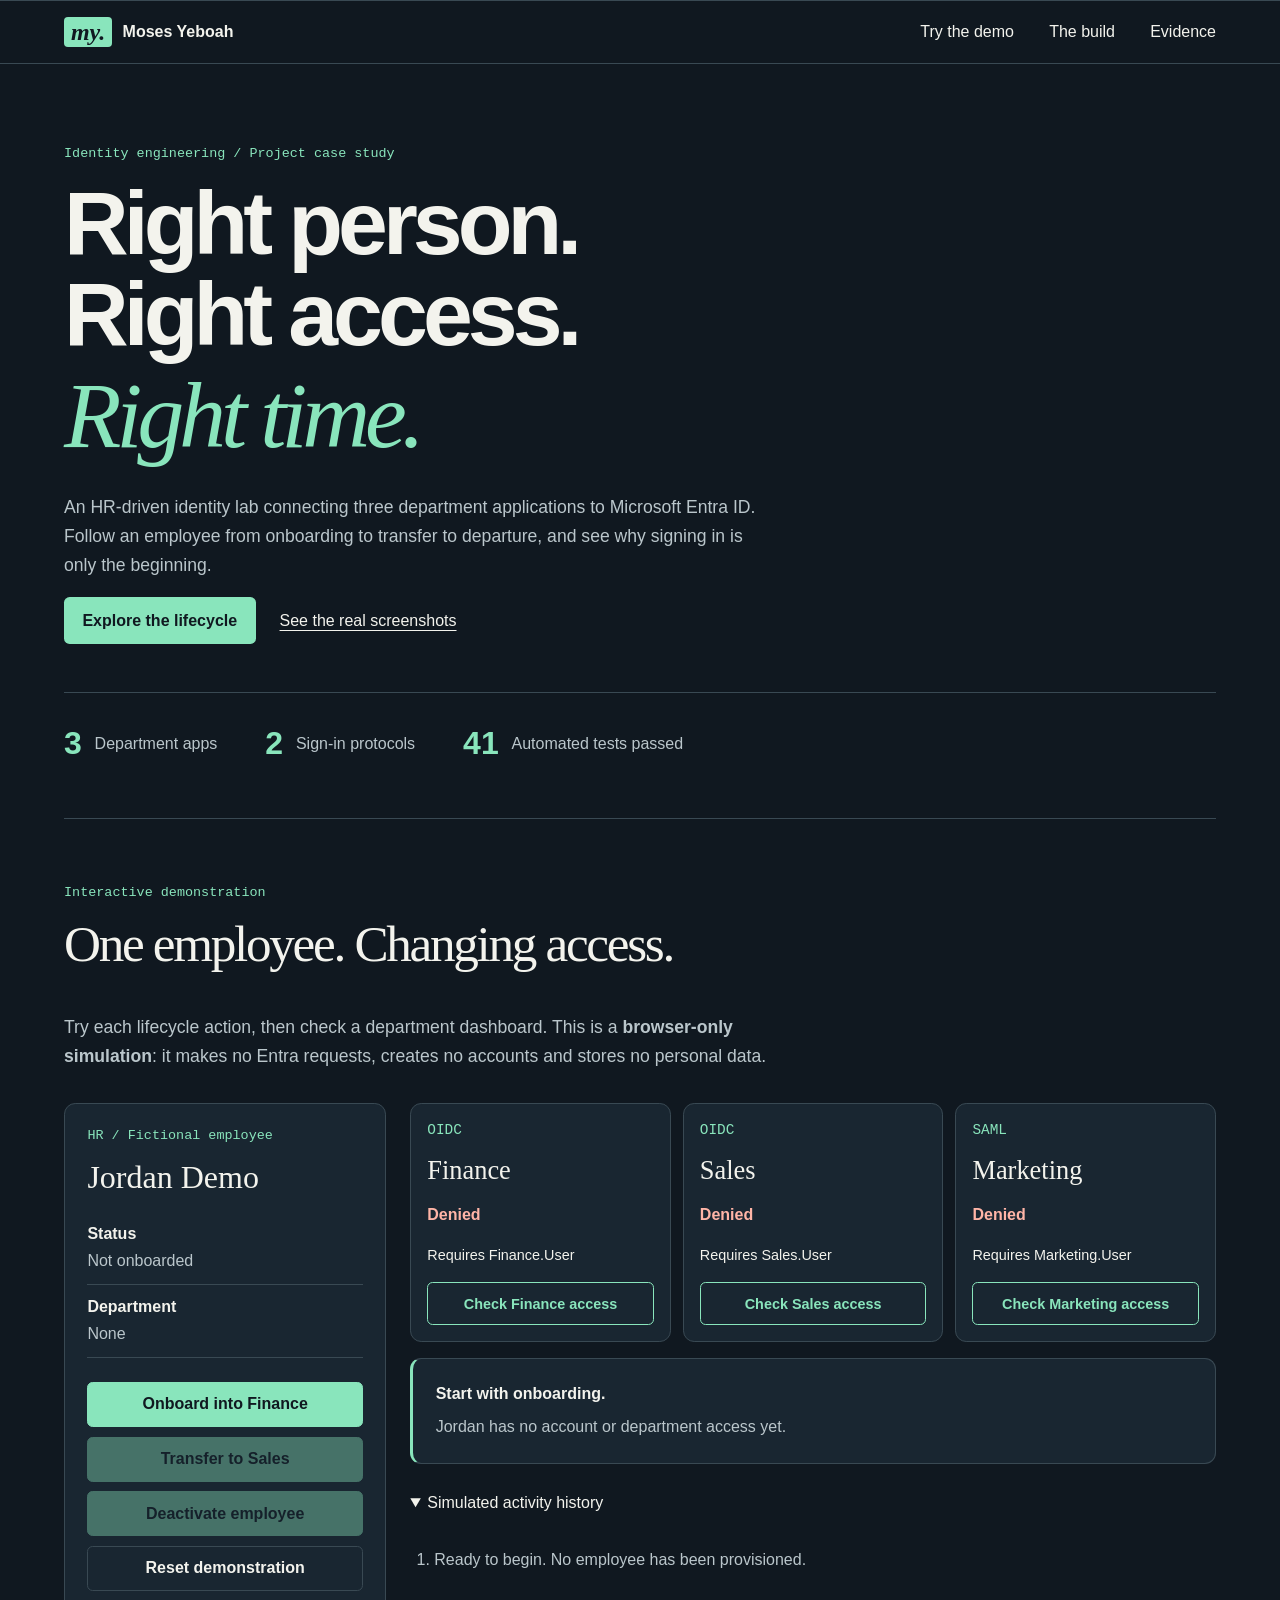
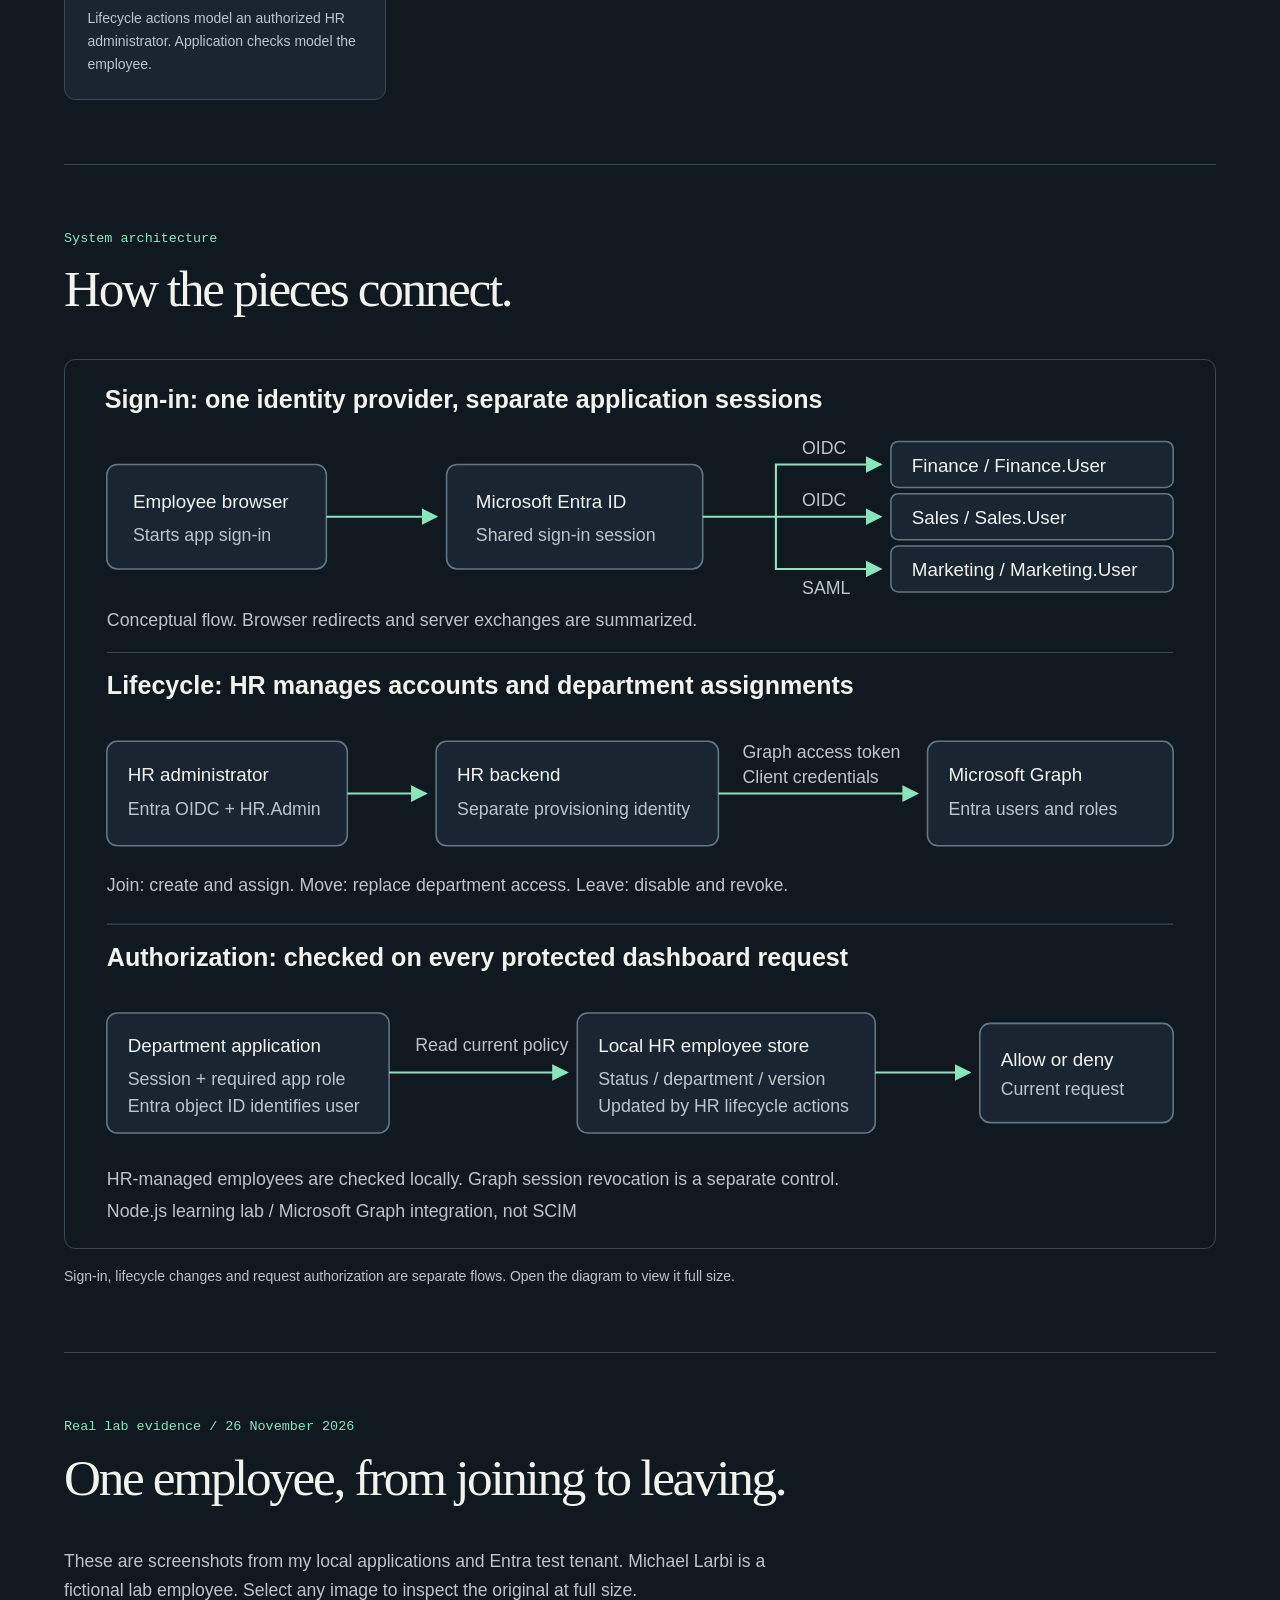
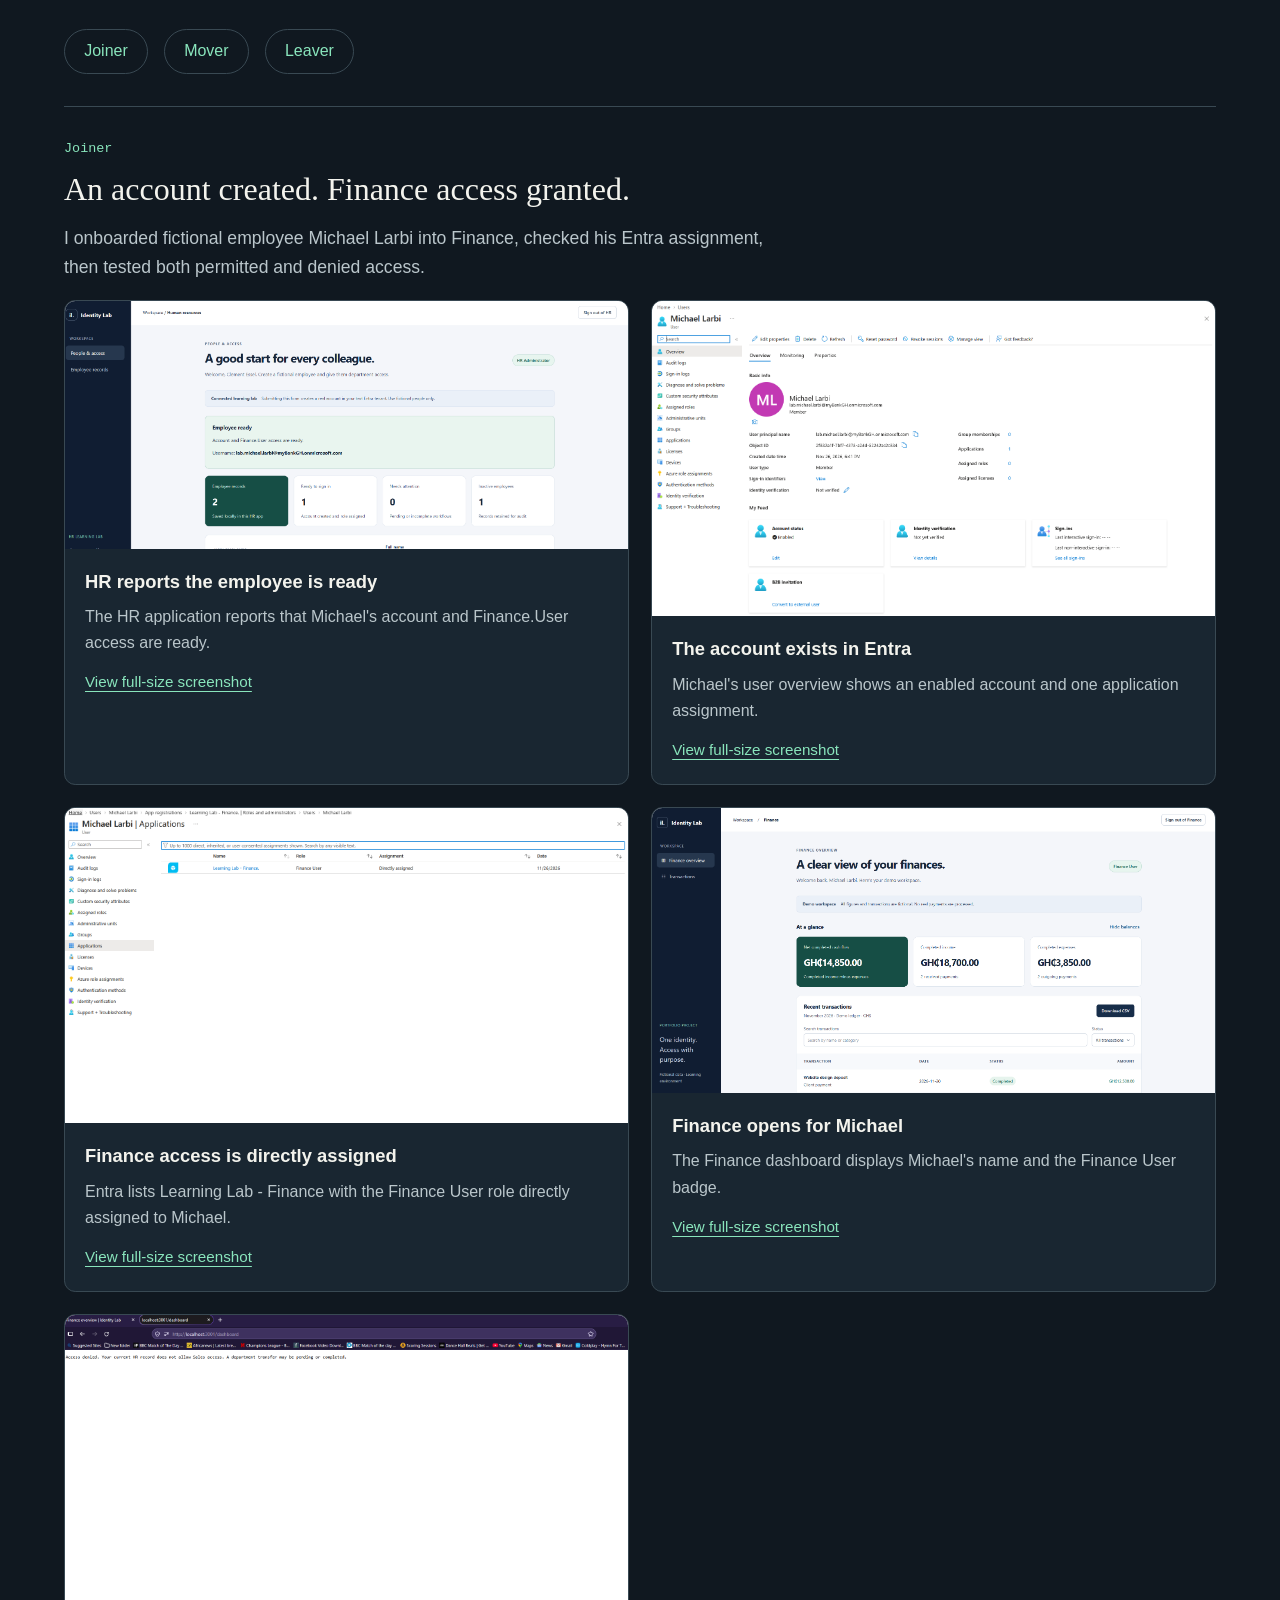
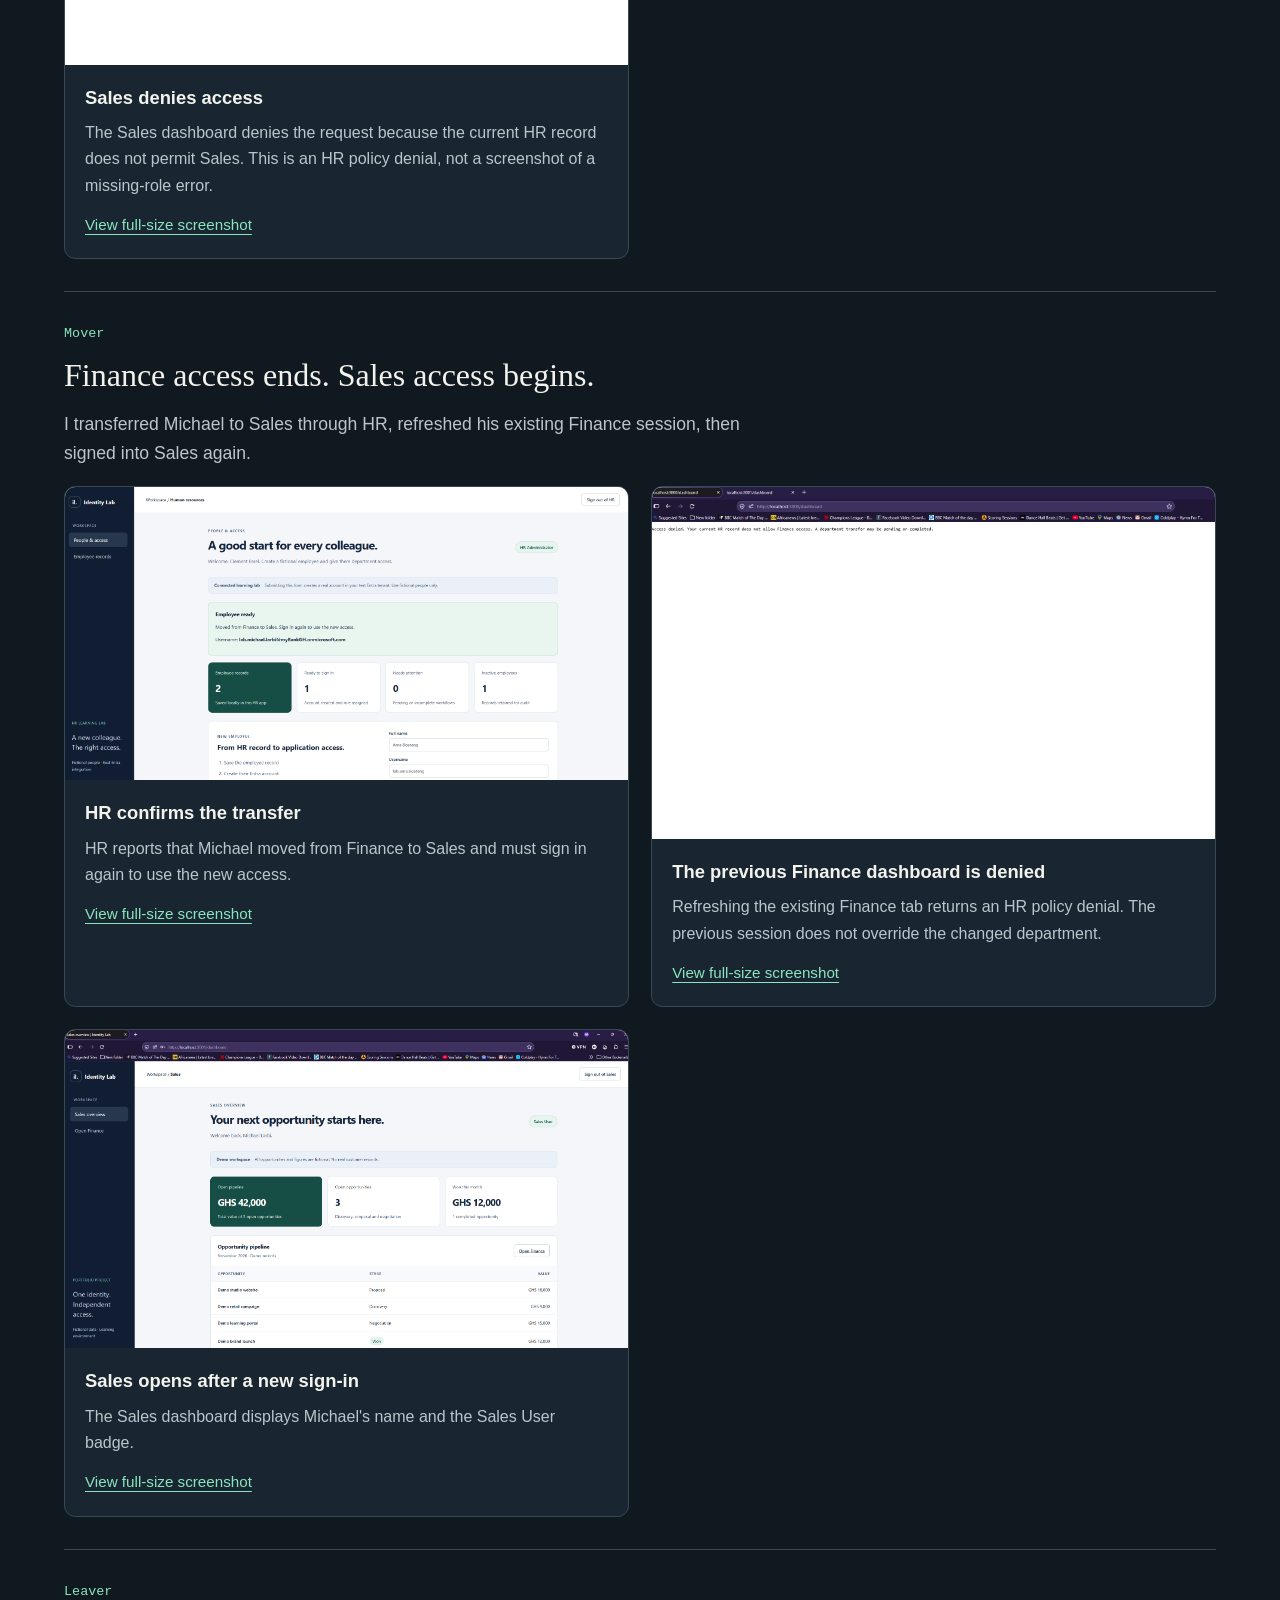
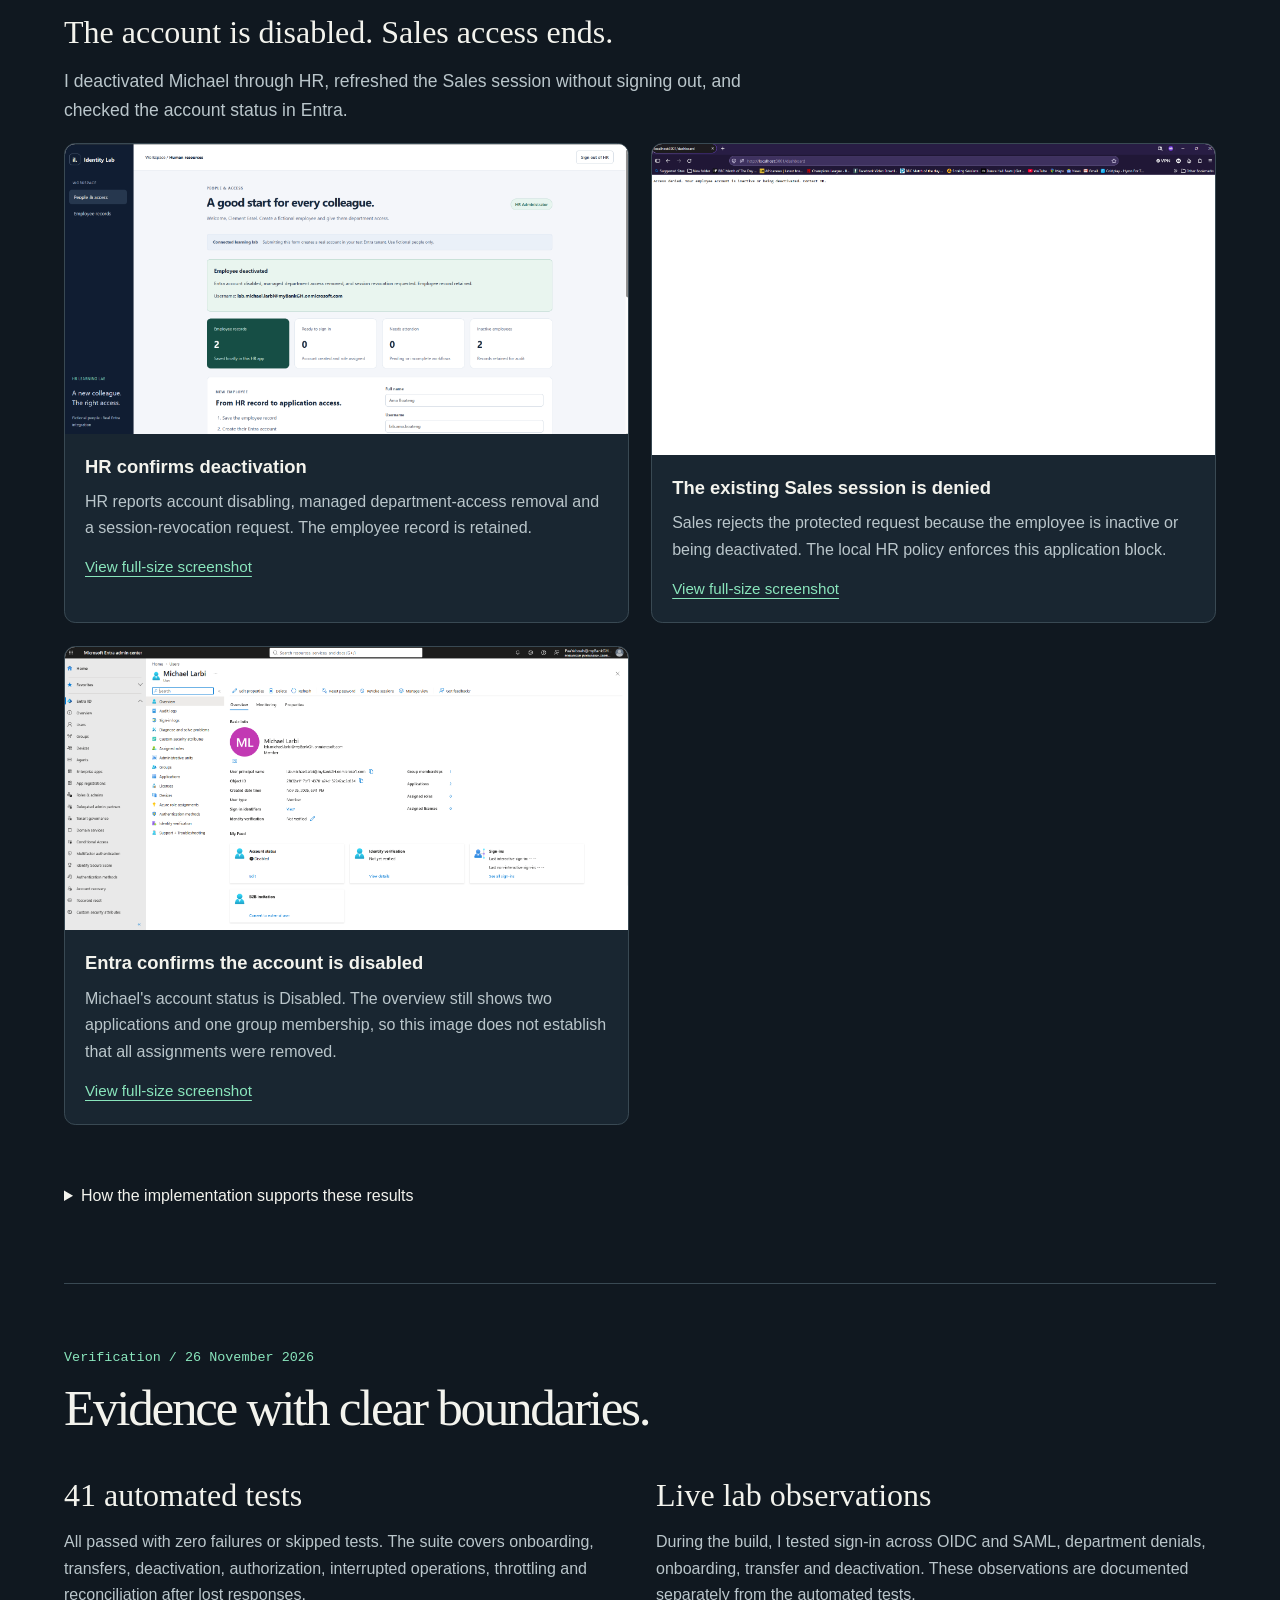
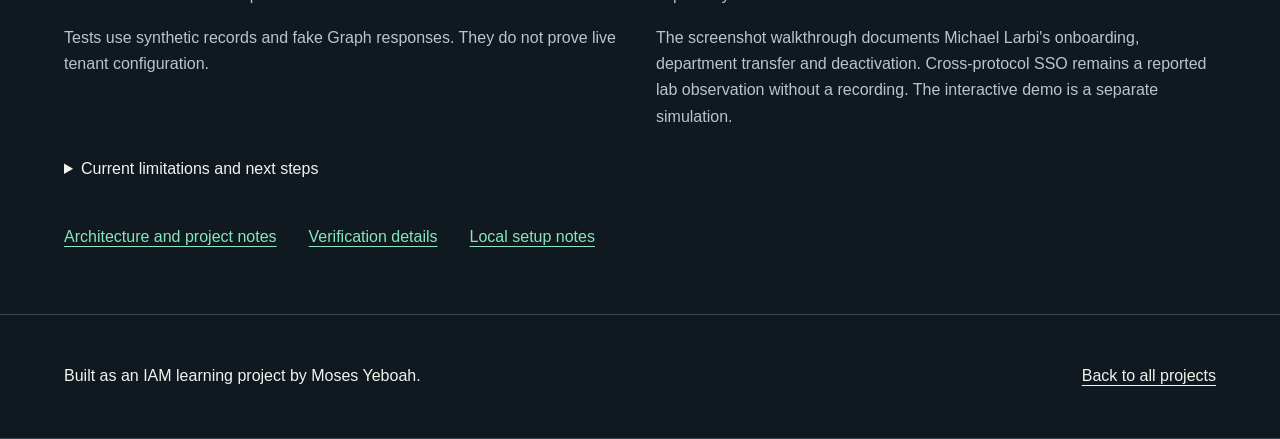
==== commit e7206850: "Constrain horizontal overflow and center lab page" ====
--- a/identity-lab/index.html
+++ b/identity-lab/index.html
@@ -2,7 +2,7 @@
 <html lang="en"><head><meta charset="utf-8"><meta name="viewport" content="width=device-width, initial-scale=1">
 <title>Identity Lifecycle Lab | Moses Yeboah</title>
 <meta name="description" content="Explore an HR-driven Entra identity lab: OIDC, SAML, Microsoft Graph and employee lifecycle authorization.">
-<link rel="stylesheet" href="../styles.css"><link rel="stylesheet" href="lab.css"><script src="lab.js" defer></script></head>
+<link rel="stylesheet" href="../styles.css"><link rel="stylesheet" href="lab.css?v=20261126-layout2"><script src="lab.js" defer></script></head>
 <body id="top"><a class="skip" href="#main">Skip to content</a>
 <header><nav aria-label="Primary"><a class="brand" href="../"><span class="mark" aria-hidden="true">my.</span><span>Moses Yeboah</span></a><div class="nav-links"><a href="#demo">Try the demo</a><a href="#walkthrough">The build</a><a href="#evidence">Evidence</a></div></nav></header>
 <main id="main">
--- a/identity-lab/lab.css
+++ b/identity-lab/lab.css
@@ -7,5 +7,76 @@
 
 
 /* Real lifecycle evidence */
-.evidence-nav{display:flex;gap:1rem;flex-wrap:wrap;padding:0;margin:1.5rem 0 2rem;width:100%;justify-content:flex-start}.evidence-nav a{border:1px solid var(--line);border-radius:2rem;padding:.5rem 1.2rem;color:var(--green)}.evidence-stage{padding:2rem 0;border-top:1px solid var(--line);scroll-margin-top:1rem}.capture-grid{display:grid;grid-template-columns:repeat(2,minmax(0,1fr));gap:1.4rem}.capture{margin:0;background:var(--panel);border:1px solid var(--line);border-radius:.7rem;overflow:hidden;min-width:0}.capture>a{display:block;background:#fff;overflow:hidden}.capture img{display:block;width:100%;height:auto;aspect-ratio:16/9;object-fit:contain;object-position:top}.capture figcaption{padding:1.25rem}.capture h4{font-size:1.15rem;line-height:1.4;margin:0 0 .6rem}.capture p{color:var(--muted);margin-bottom:.8rem}.capture figcaption a{color:var(--green);font-size:.95rem}.capture-grid .capture:first-child:last-child{grid-column:1/-1}.implementation-notes{margin-top:1rem}.implementation-notes p{max-width:80ch;color:var(--muted)}@media(max-width:48rem){.capture-grid{grid-template-columns:1fr}}
+.evidence-nav{display:flex;gap:1rem;flex-wrap:wrap;padding:0;margin:1.5rem 0 2rem;width:100%;justify-content:flex-start}.evidence-nav a{border:1px solid var(--line);border-radius:2rem;padding:.5rem 1.2rem;color:var(--green)}.evidence-stage{padding:2rem 0;border-top:1px solid var(--line);scroll-margin-top:1rem}.capture-grid{display:grid;grid-template-columns:repeat(2,minmax(0,1fr));gap:1.4rem}.capture{margin:0;background:var(--panel);border:1px solid var(--line);border-radius:.7rem;overflow:hidden;min-width:0}.capture>a{display:block;background:#fff;overflow:hidden}.capture img{display:block;width:100%;max-width:100%;min-width:0;height:auto;object-fit:contain}.capture figcaption{padding:1.25rem}.capture h4{font-size:1.15rem;line-height:1.4;margin:0 0 .6rem}.capture p{color:var(--muted);margin-bottom:.8rem}.capture figcaption a{color:var(--green);font-size:.95rem}.capture-grid .capture:first-child:last-child{grid-column:1/-1}.implementation-notes{margin-top:1rem}.implementation-notes p{max-width:80ch;color:var(--muted)}@media(max-width:48rem){.capture-grid{grid-template-columns:1fr}}
 
+
+/* Keep screenshots and their containers inside the available page width. */
+main > section,
+.evidence-stage,
+.capture-grid,
+.capture,
+.capture > a,
+.sim-layout > *,
+.evidence-grid > * {
+  min-width: 0;
+  max-width: 100%;
+}
+.capture-grid {
+  width: 100%;
+  grid-template-columns: repeat(2, minmax(0, 1fr));
+}
+.capture > a {
+  width: 100%;
+}
+.capture figcaption,
+.implementation-notes,
+.decision,
+.downloads {
+  overflow-wrap: anywhere;
+}
+#architecture img {
+  display: block;
+  max-width: 100%;
+  height: auto;
+}
+@media (max-width: 64rem) {
+  .capture-grid {
+    grid-template-columns: minmax(0, 1fr);
+  }
+}
+@media (max-width: 44rem) {
+  header nav,
+  .nav-links {
+    flex-wrap: wrap;
+    min-width: 0;
+    max-width: 100%;
+  }
+}
+/* Constrain the page canvas as well as the individual screenshot cards. */
+html {
+  width: 100%;
+  overflow-x: hidden;
+}
+body {
+  width: 100%;
+  min-width: 0;
+  margin: 0;
+  overflow-x: hidden;
+}
+@supports (overflow: clip) {
+  html, body { overflow-x: clip; }
+}
+main {
+  width: calc(100% - 2rem);
+  max-width: 74rem;
+  min-width: 0;
+  margin-inline: auto;
+}
+main img, main svg {
+  max-width: 100%;
+  height: auto;
+}
+details { min-width: 0; }
+@media (min-width: 48rem) {
+  main { width: 90%; }
+}
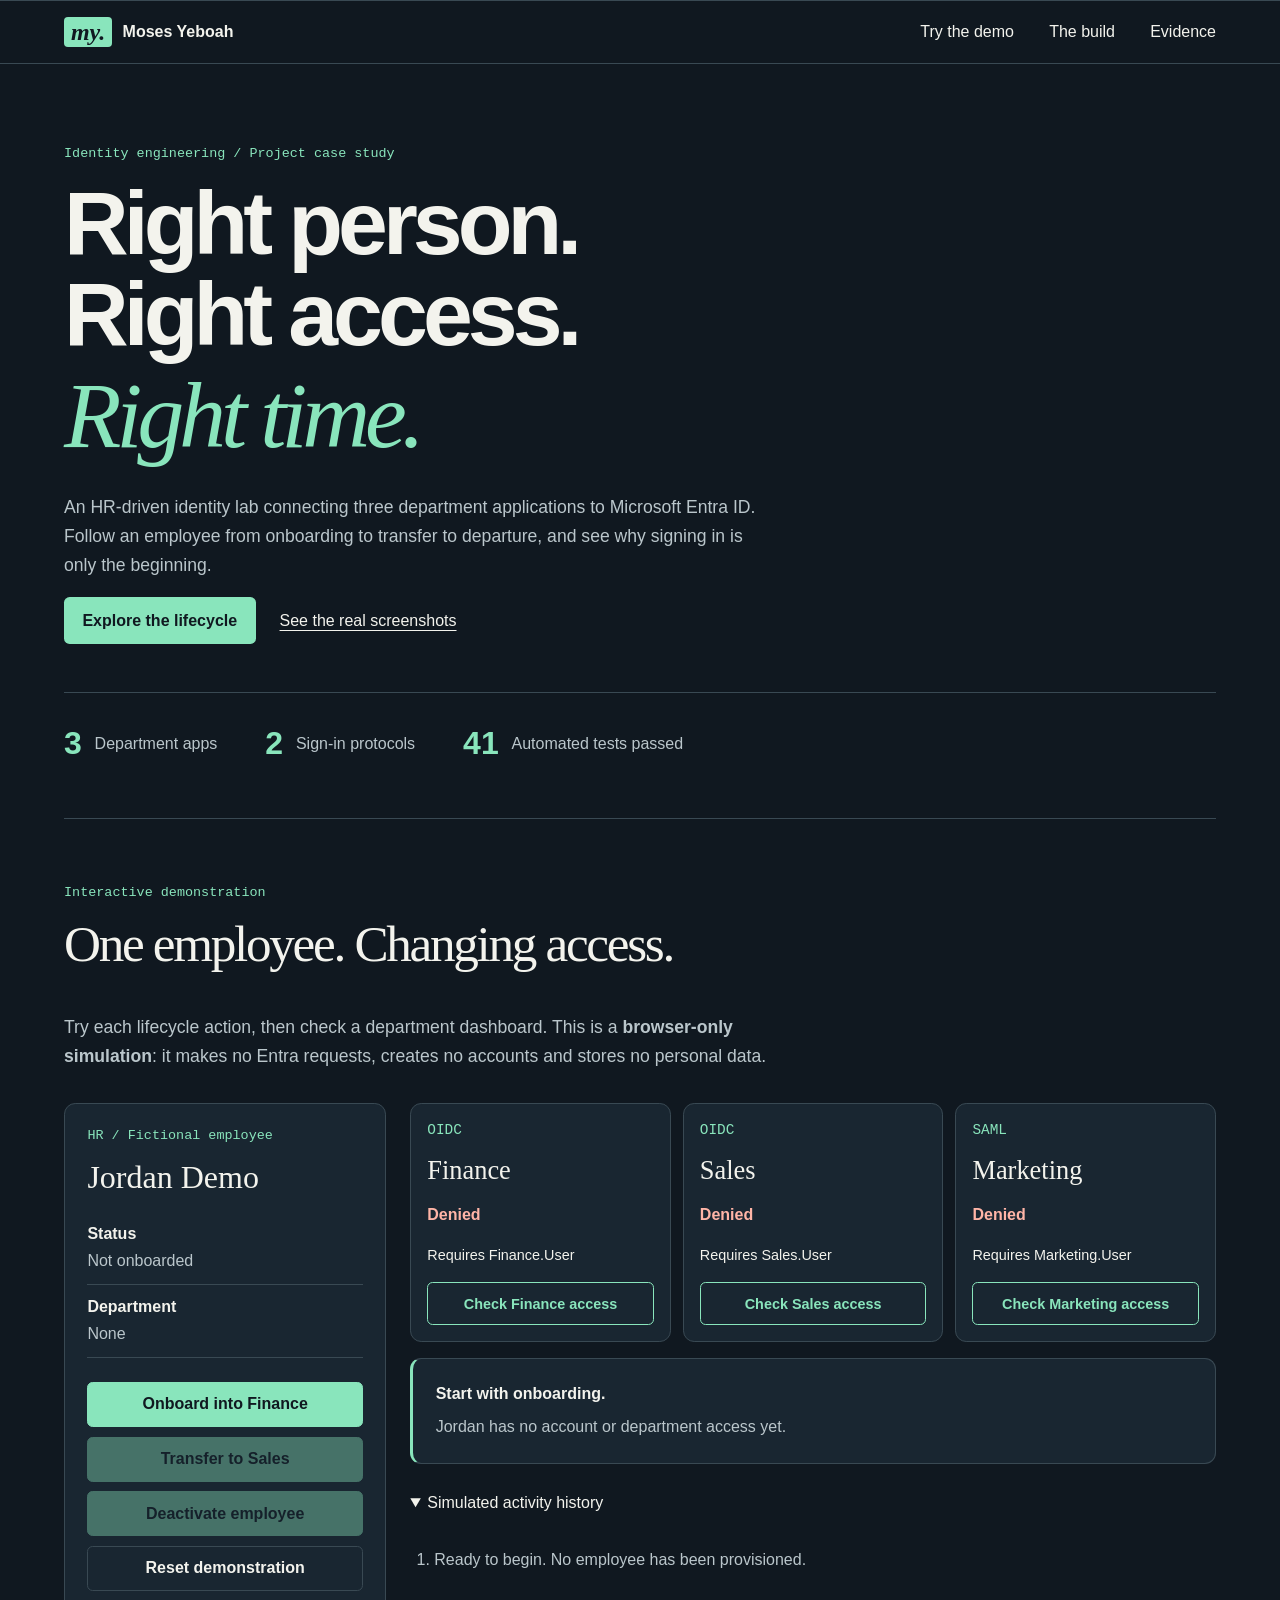
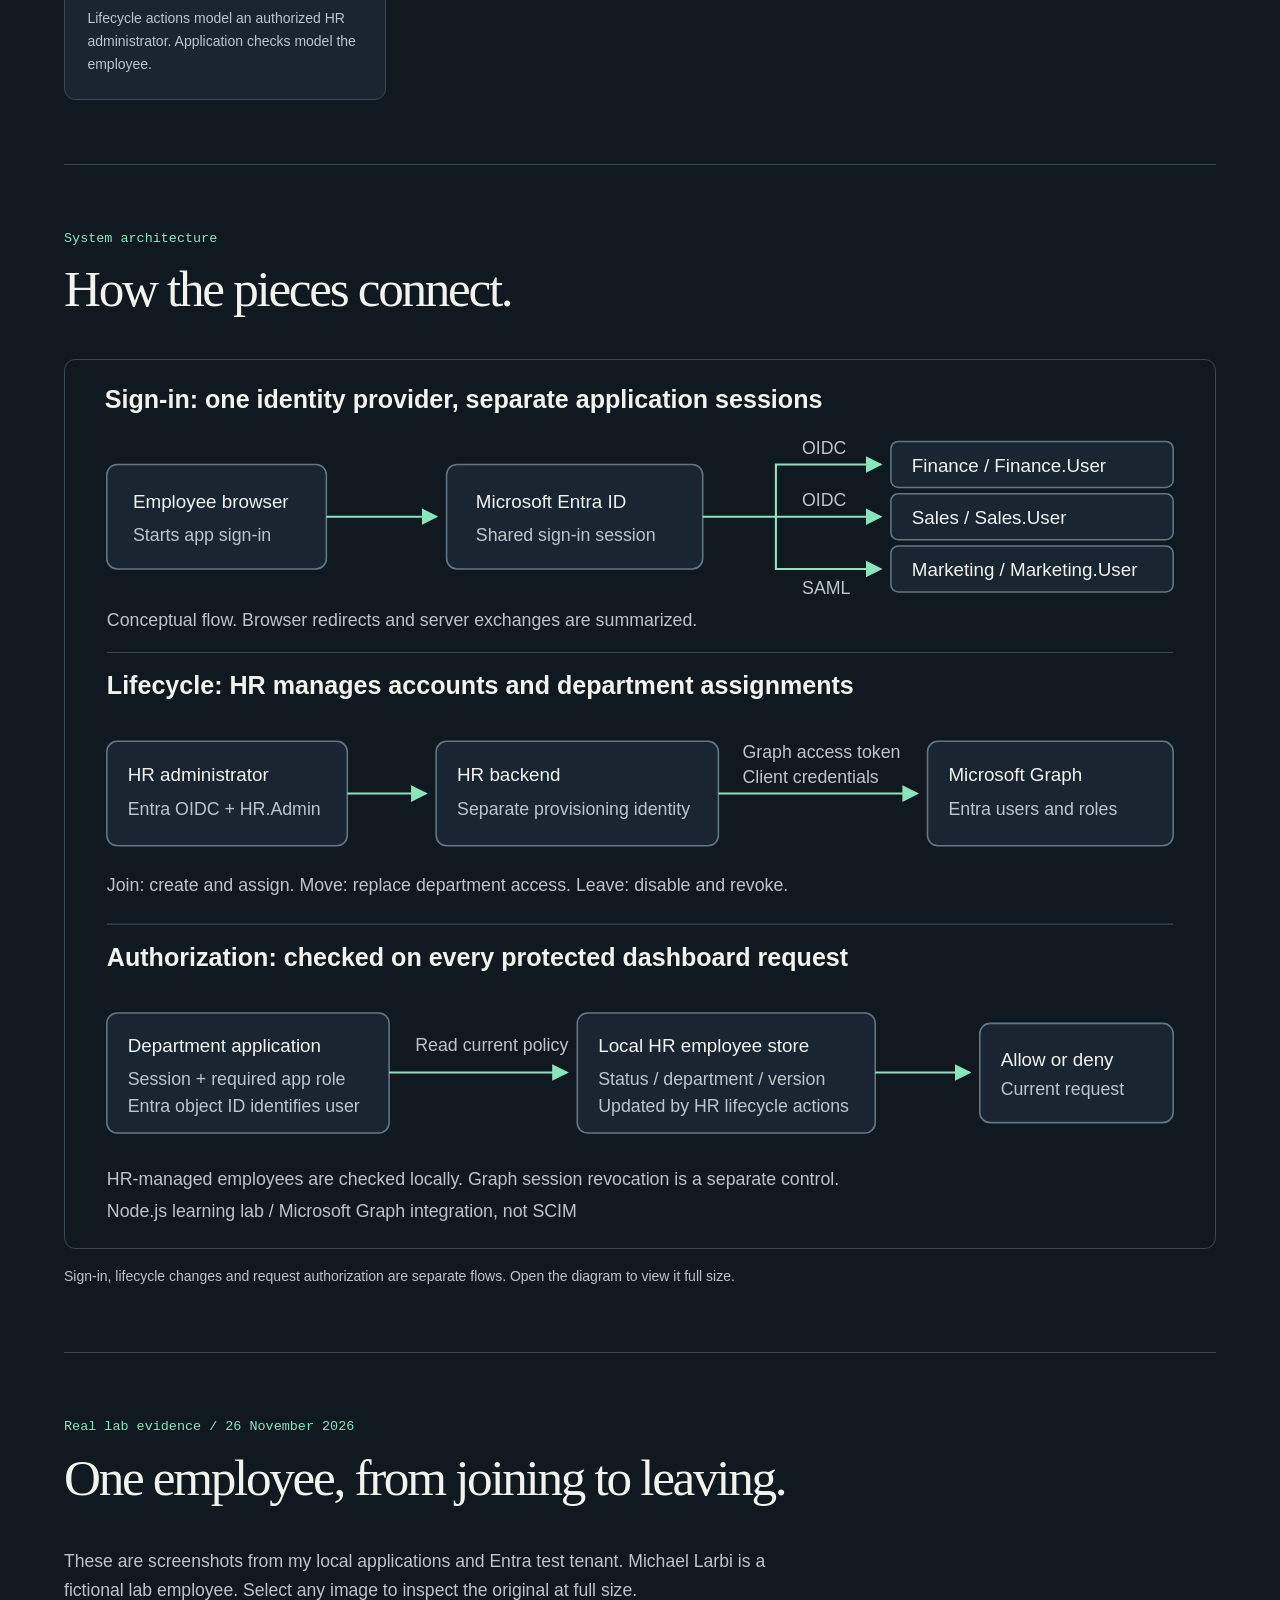
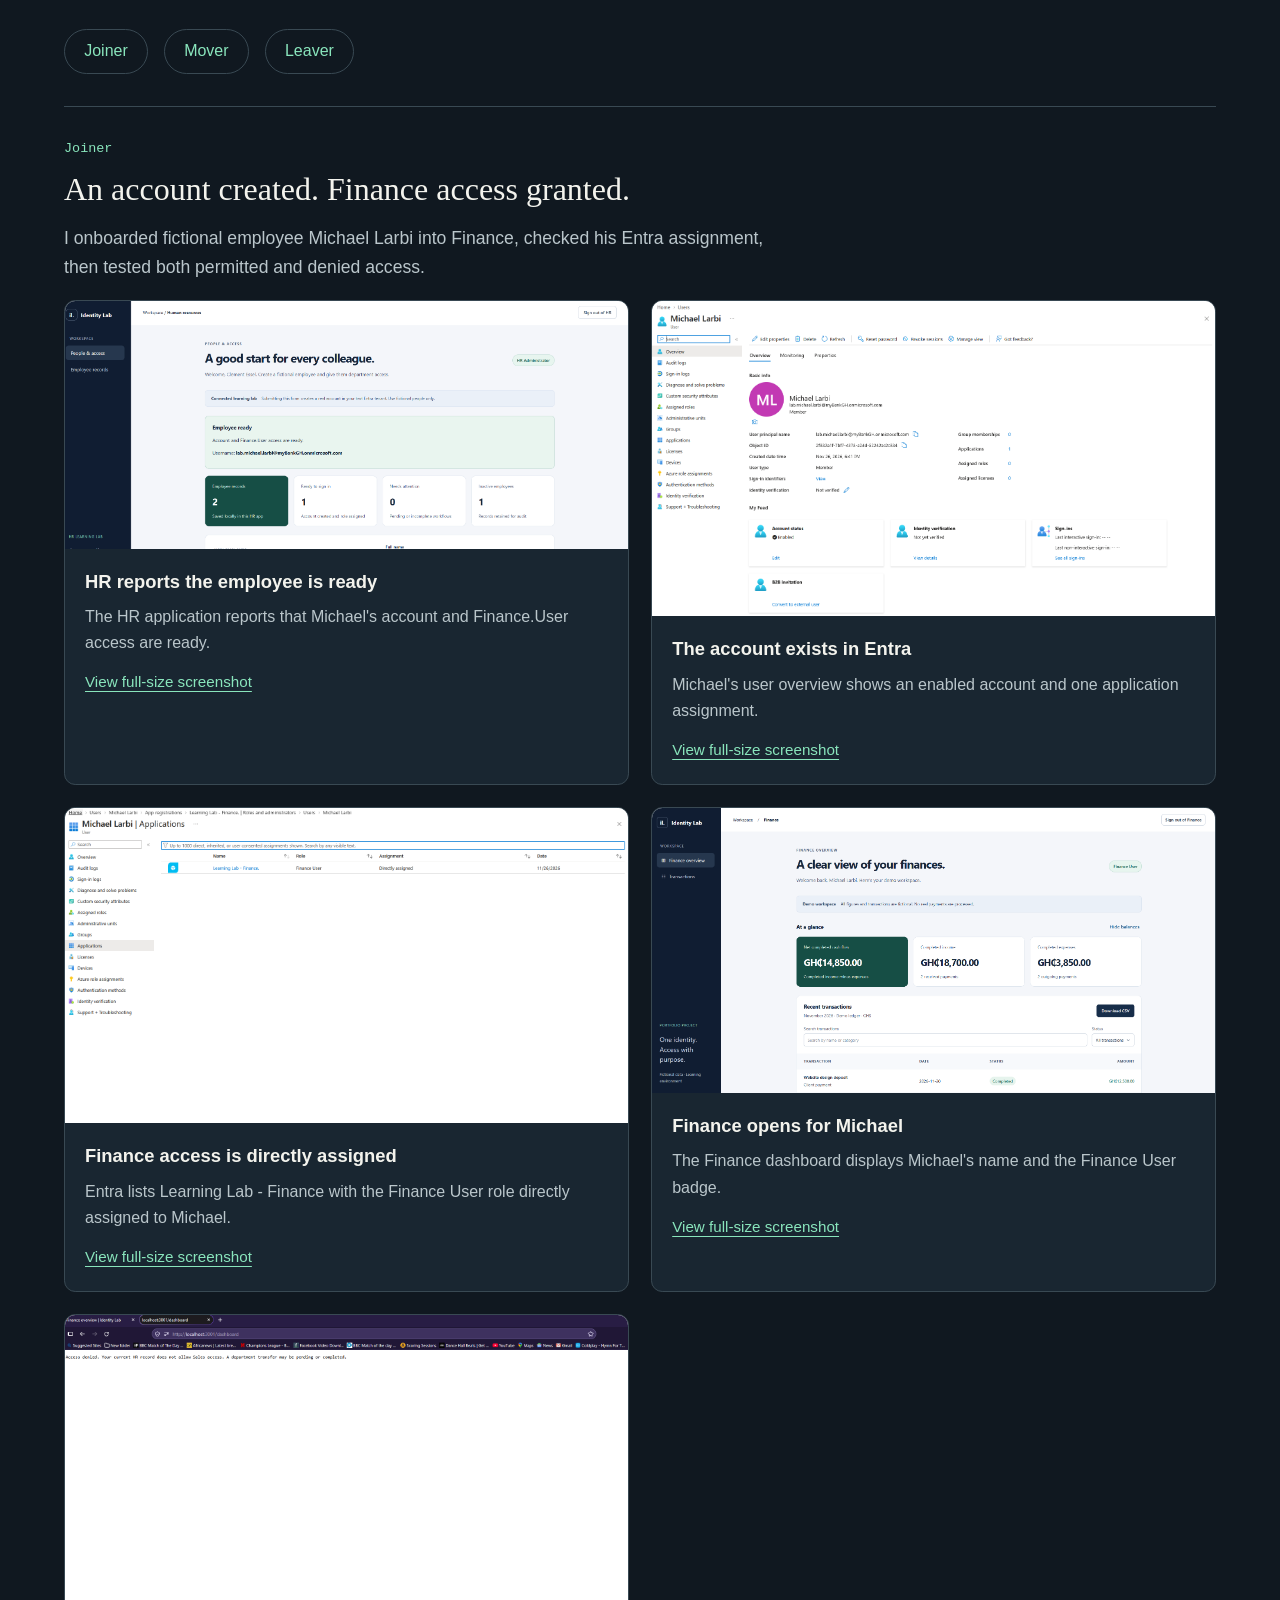
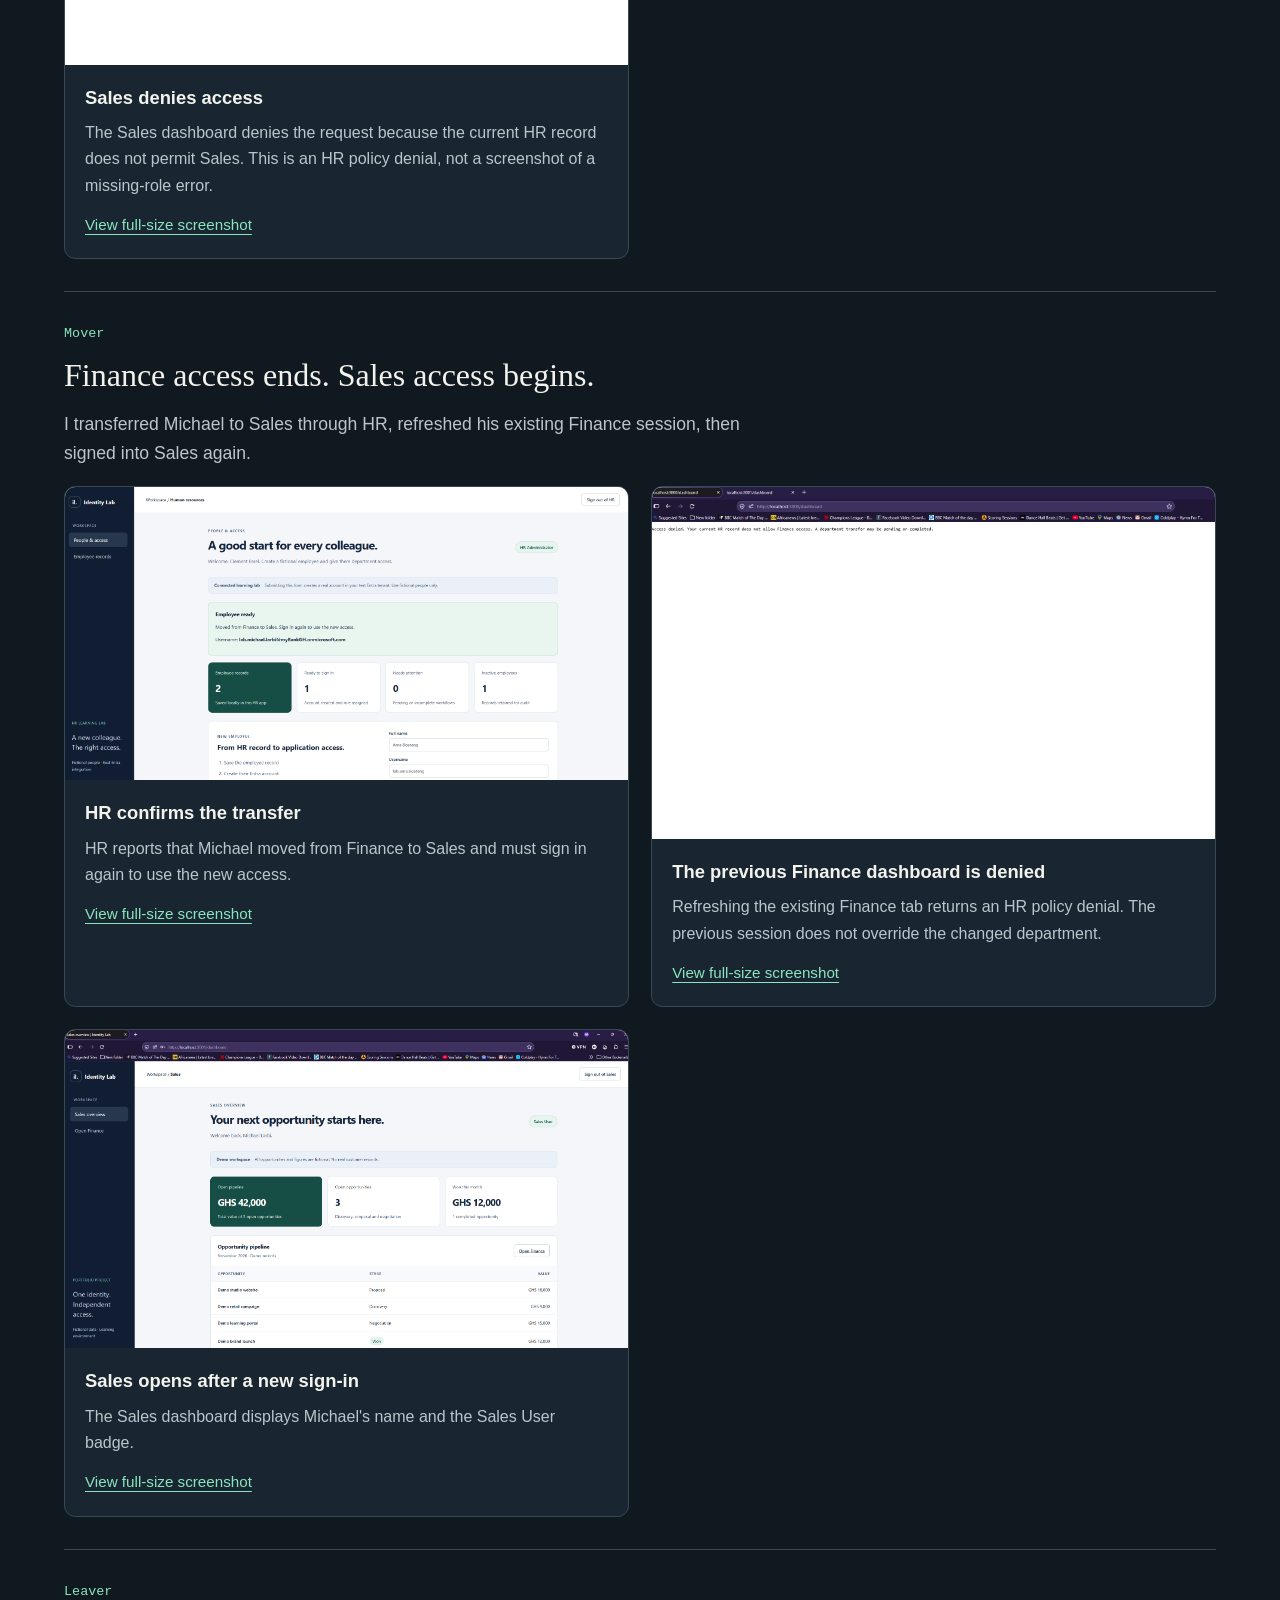
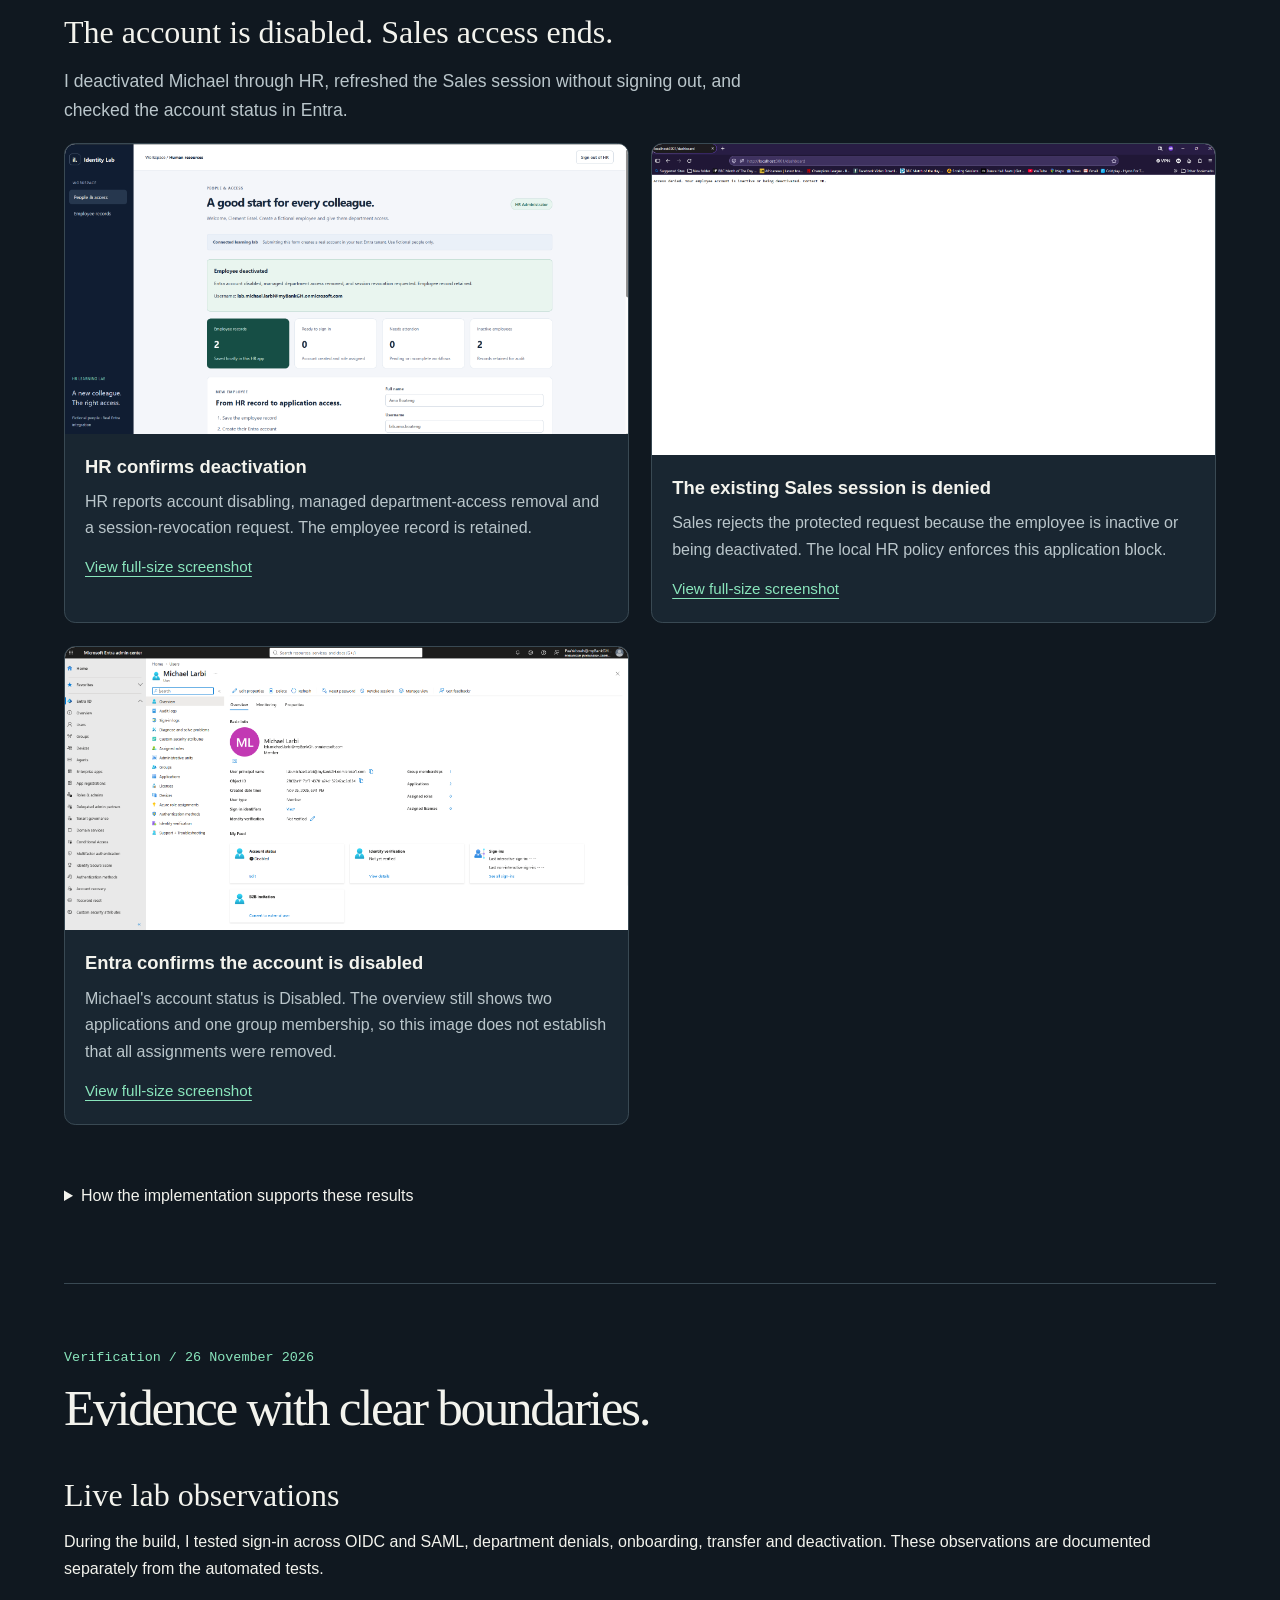
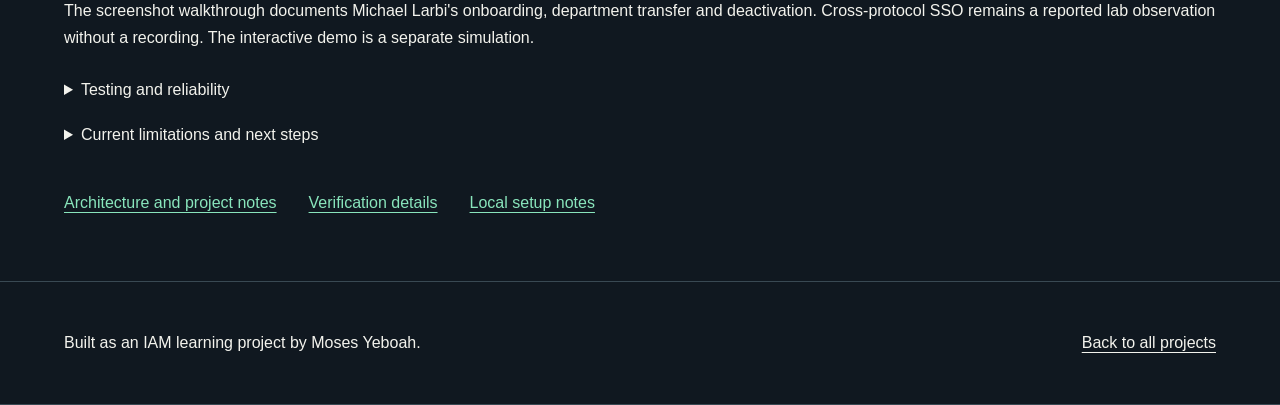
==== commit 58db3355: "Simplify portfolio testing section" ====
--- a/identity-lab/index.html
+++ b/identity-lab/index.html
@@ -21,7 +21,7 @@
 <details class="event-panel" open><summary>Simulated activity history</summary><ol id="events"><li>Ready to begin. No employee has been provisioned.</li></ol></details></div></div></section>
 <section id="architecture" aria-labelledby="architecture-title"><p class="platform">System architecture</p><h2 id="architecture-title">How the pieces connect.</h2><figure style="margin:0"><a href="assets/architecture.svg" aria-label="Open full-size architecture diagram"><img src="assets/architecture.svg" width="1100" height="850" style="display:block;width:100%;height:auto;border:1px solid var(--line);border-radius:.7rem" alt="Three architecture views: Entra signs users into Finance and Sales using OIDC and Marketing using SAML; HR calls Microsoft Graph with a separate provisioning identity; each protected dashboard checks its app role and the local HR employee policy."></a><figcaption class="small">Sign-in, lifecycle changes and request authorization are separate flows. Open the diagram to view it full size.</figcaption></figure></section>
 <section id="walkthrough" aria-labelledby="walkthrough-title"><p class="platform">Real lab evidence / 26 November 2026</p><h2 id="walkthrough-title">One employee, from joining to leaving.</h2><p class="intro">These are screenshots from my local applications and Entra test tenant. Michael Larbi is a fictional lab employee. Select any image to inspect the original at full size.</p><nav class="evidence-nav" aria-label="Evidence stages"><a href="#joiner">Joiner</a><a href="#mover">Mover</a><a href="#leaver">Leaver</a></nav><article class="evidence-stage" id="joiner"><p class="platform">Joiner</p><h3>An account created. Finance access granted.</h3><p class="intro">I onboarded fictional employee Michael Larbi into Finance, checked his Entra assignment, then tested both permitted and denied access.</p><div class="capture-grid"><figure class="capture"><a href="assets/evidence/01-hr-onboarding.png" aria-label="Open full-size screenshot: HR reports the employee is ready"><img loading="lazy" decoding="async" src="assets/evidence/01-hr-onboarding.png" alt="HR reports the employee is ready. The HR application reports that Michael's account and Finance.User access are ready."></a><figcaption><h4>HR reports the employee is ready</h4><p>The HR application reports that Michael's account and Finance.User access are ready.</p><a href="assets/evidence/01-hr-onboarding.png">View full-size screenshot</a></figcaption></figure><figure class="capture"><a href="assets/evidence/02-entra-account-enabled.png" aria-label="Open full-size screenshot: The account exists in Entra"><img loading="lazy" decoding="async" src="assets/evidence/02-entra-account-enabled.png" alt="The account exists in Entra. Michael's user overview shows an enabled account and one application assignment."></a><figcaption><h4>The account exists in Entra</h4><p>Michael's user overview shows an enabled account and one application assignment.</p><a href="assets/evidence/02-entra-account-enabled.png">View full-size screenshot</a></figcaption></figure><figure class="capture"><a href="assets/evidence/03-finance-role-assignment.png" aria-label="Open full-size screenshot: Finance access is directly assigned"><img loading="lazy" decoding="async" src="assets/evidence/03-finance-role-assignment.png" alt="Finance access is directly assigned. Entra lists Learning Lab - Finance with the Finance User role directly assigned to Michael."></a><figcaption><h4>Finance access is directly assigned</h4><p>Entra lists Learning Lab - Finance with the Finance User role directly assigned to Michael.</p><a href="assets/evidence/03-finance-role-assignment.png">View full-size screenshot</a></figcaption></figure><figure class="capture"><a href="assets/evidence/04-finance-allowed.png" aria-label="Open full-size screenshot: Finance opens for Michael"><img loading="lazy" decoding="async" src="assets/evidence/04-finance-allowed.png" alt="Finance opens for Michael. The Finance dashboard displays Michael's name and the Finance User badge."></a><figcaption><h4>Finance opens for Michael</h4><p>The Finance dashboard displays Michael's name and the Finance User badge.</p><a href="assets/evidence/04-finance-allowed.png">View full-size screenshot</a></figcaption></figure><figure class="capture"><a href="assets/evidence/05-sales-denied-before-transfer.png" aria-label="Open full-size screenshot: Sales denies access"><img loading="lazy" decoding="async" src="assets/evidence/05-sales-denied-before-transfer.png" alt="Sales denies access. The Sales dashboard denies the request because the current HR record does not permit Sales. This is an HR policy denial, not a screenshot of a missing-role error."></a><figcaption><h4>Sales denies access</h4><p>The Sales dashboard denies the request because the current HR record does not permit Sales. This is an HR policy denial, not a screenshot of a missing-role error.</p><a href="assets/evidence/05-sales-denied-before-transfer.png">View full-size screenshot</a></figcaption></figure></div></article><article class="evidence-stage" id="mover"><p class="platform">Mover</p><h3>Finance access ends. Sales access begins.</h3><p class="intro">I transferred Michael to Sales through HR, refreshed his existing Finance session, then signed into Sales again.</p><div class="capture-grid"><figure class="capture"><a href="assets/evidence/06-hr-transfer.png" aria-label="Open full-size screenshot: HR confirms the transfer"><img loading="lazy" decoding="async" src="assets/evidence/06-hr-transfer.png" alt="HR confirms the transfer. HR reports that Michael moved from Finance to Sales and must sign in again to use the new access."></a><figcaption><h4>HR confirms the transfer</h4><p>HR reports that Michael moved from Finance to Sales and must sign in again to use the new access.</p><a href="assets/evidence/06-hr-transfer.png">View full-size screenshot</a></figcaption></figure><figure class="capture"><a href="assets/evidence/07-finance-denied-after-transfer.png" aria-label="Open full-size screenshot: The previous Finance dashboard is denied"><img loading="lazy" decoding="async" src="assets/evidence/07-finance-denied-after-transfer.png" alt="The previous Finance dashboard is denied. Refreshing the existing Finance tab returns an HR policy denial. The previous session does not override the changed department."></a><figcaption><h4>The previous Finance dashboard is denied</h4><p>Refreshing the existing Finance tab returns an HR policy denial. The previous session does not override the changed department.</p><a href="assets/evidence/07-finance-denied-after-transfer.png">View full-size screenshot</a></figcaption></figure><figure class="capture"><a href="assets/evidence/08-sales-allowed.png" aria-label="Open full-size screenshot: Sales opens after a new sign-in"><img loading="lazy" decoding="async" src="assets/evidence/08-sales-allowed.png" alt="Sales opens after a new sign-in. The Sales dashboard displays Michael's name and the Sales User badge."></a><figcaption><h4>Sales opens after a new sign-in</h4><p>The Sales dashboard displays Michael's name and the Sales User badge.</p><a href="assets/evidence/08-sales-allowed.png">View full-size screenshot</a></figcaption></figure></div></article><article class="evidence-stage" id="leaver"><p class="platform">Leaver</p><h3>The account is disabled. Sales access ends.</h3><p class="intro">I deactivated Michael through HR, refreshed the Sales session without signing out, and checked the account status in Entra.</p><div class="capture-grid"><figure class="capture"><a href="assets/evidence/09-hr-deactivation.png" aria-label="Open full-size screenshot: HR confirms deactivation"><img loading="lazy" decoding="async" src="assets/evidence/09-hr-deactivation.png" alt="HR confirms deactivation. HR reports account disabling, managed department-access removal and a session-revocation request. The employee record is retained."></a><figcaption><h4>HR confirms deactivation</h4><p>HR reports account disabling, managed department-access removal and a session-revocation request. The employee record is retained.</p><a href="assets/evidence/09-hr-deactivation.png">View full-size screenshot</a></figcaption></figure><figure class="capture"><a href="assets/evidence/10-sales-denied-after-deactivation.png" aria-label="Open full-size screenshot: The existing Sales session is denied"><img loading="lazy" decoding="async" src="assets/evidence/10-sales-denied-after-deactivation.png" alt="The existing Sales session is denied. Sales rejects the protected request because the employee is inactive or being deactivated. The local HR policy enforces this application block."></a><figcaption><h4>The existing Sales session is denied</h4><p>Sales rejects the protected request because the employee is inactive or being deactivated. The local HR policy enforces this application block.</p><a href="assets/evidence/10-sales-denied-after-deactivation.png">View full-size screenshot</a></figcaption></figure><figure class="capture"><a href="assets/evidence/11-entra-account-disabled.png" aria-label="Open full-size screenshot: Entra confirms the account is disabled"><img loading="lazy" decoding="async" src="assets/evidence/11-entra-account-disabled.png" alt="Entra confirms the account is disabled. Michael's account status is Disabled. The overview still shows two applications and one group membership, so this image does not establish that all assignments were removed."></a><figcaption><h4>Entra confirms the account is disabled</h4><p>Michael's account status is Disabled. The overview still shows two applications and one group membership, so this image does not establish that all assignments were removed.</p><a href="assets/evidence/11-entra-account-disabled.png">View full-size screenshot</a></figcaption></figure></div></article><details class="implementation-notes"><summary>How the implementation supports these results</summary><p>Finance and Sales use OIDC, while Marketing uses SAML. Each app establishes its own session and requires an application role. HR uses a separate provisioning identity and OAuth 2.0 client credentials to call Microsoft Graph, not SCIM.</p><p>For HR-managed employees, each protected dashboard request checks the local employee status, department and access version using the Entra object ID. Transfers and deactivation persist a local block before remote changes, with checkpoints for retries.</p><p>These screenshots document visible outcomes. They do not independently prove every backend operation, SSO across protocols, MFA enforcement or immediate invalidation of every Entra token.</p></details></section>
-<section id="evidence"><p class="platform">Verification / 26 November 2026</p><h2>Evidence with clear boundaries.</h2><div class="evidence-grid"><article><h3>41 automated tests</h3><p>All passed with zero failures or skipped tests. The suite covers onboarding, transfers, deactivation, authorization, interrupted operations, throttling and reconciliation after lost responses.</p><p>Tests use synthetic records and fake Graph responses. They do not prove live tenant configuration.</p></article><article><h3>Live lab observations</h3><p>During the build, I tested sign-in across OIDC and SAML, department denials, onboarding, transfer and deactivation. These observations are documented separately from the automated tests.</p><p>The screenshot walkthrough documents Michael Larbi's onboarding, department transfer and deactivation. Cross-protocol SSO remains a reported lab observation without a recording. The interactive demo is a separate simulation.</p></article></div>
+<section id="evidence"><p class="platform">Verification / 26 November 2026</p><h2>Evidence with clear boundaries.</h2><article><h3>Live lab observations</h3><p>During the build, I tested sign-in across OIDC and SAML, department denials, onboarding, transfer and deactivation. These observations are documented separately from the automated tests.</p><p>The screenshot walkthrough documents Michael Larbi's onboarding, department transfer and deactivation. Cross-protocol SSO remains a reported lab observation without a recording. The interactive demo is a separate simulation.</p></article><details><summary>Testing and reliability</summary><p><strong>41 automated checks passed</strong>, covering account creation, department transfers, deactivation and recovery from failed requests. These checks used simulated Microsoft Graph responses. The screenshots above document the separate live lab exercise.</p></details>
 <details><summary>Current limitations and next steps</summary><p>This is a same-computer learning lab with JSON persistence and in-memory application sessions. It is not a production identity platform. Manual directory changes are not continuously reconciled, and manually created users are outside the HR lifecycle.</p><p>MFA and Conditional Access testing for this project are pending. Durable storage, production HTTPS, secret management, background processing and operational monitoring are future work. Already displayed or downloaded content cannot be recalled.</p></details>
 <div class="downloads"><a href="docs/README.md">Architecture and project notes</a><a href="docs/VERIFICATION.md">Verification details</a><a href="docs/SETUP.md">Local setup notes</a></div></section>
 </main><footer><div class="footer-inner"><p>Built as an IAM learning project by Moses Yeboah.</p><a href="../#work">Back to all projects</a></div></footer></body></html>
